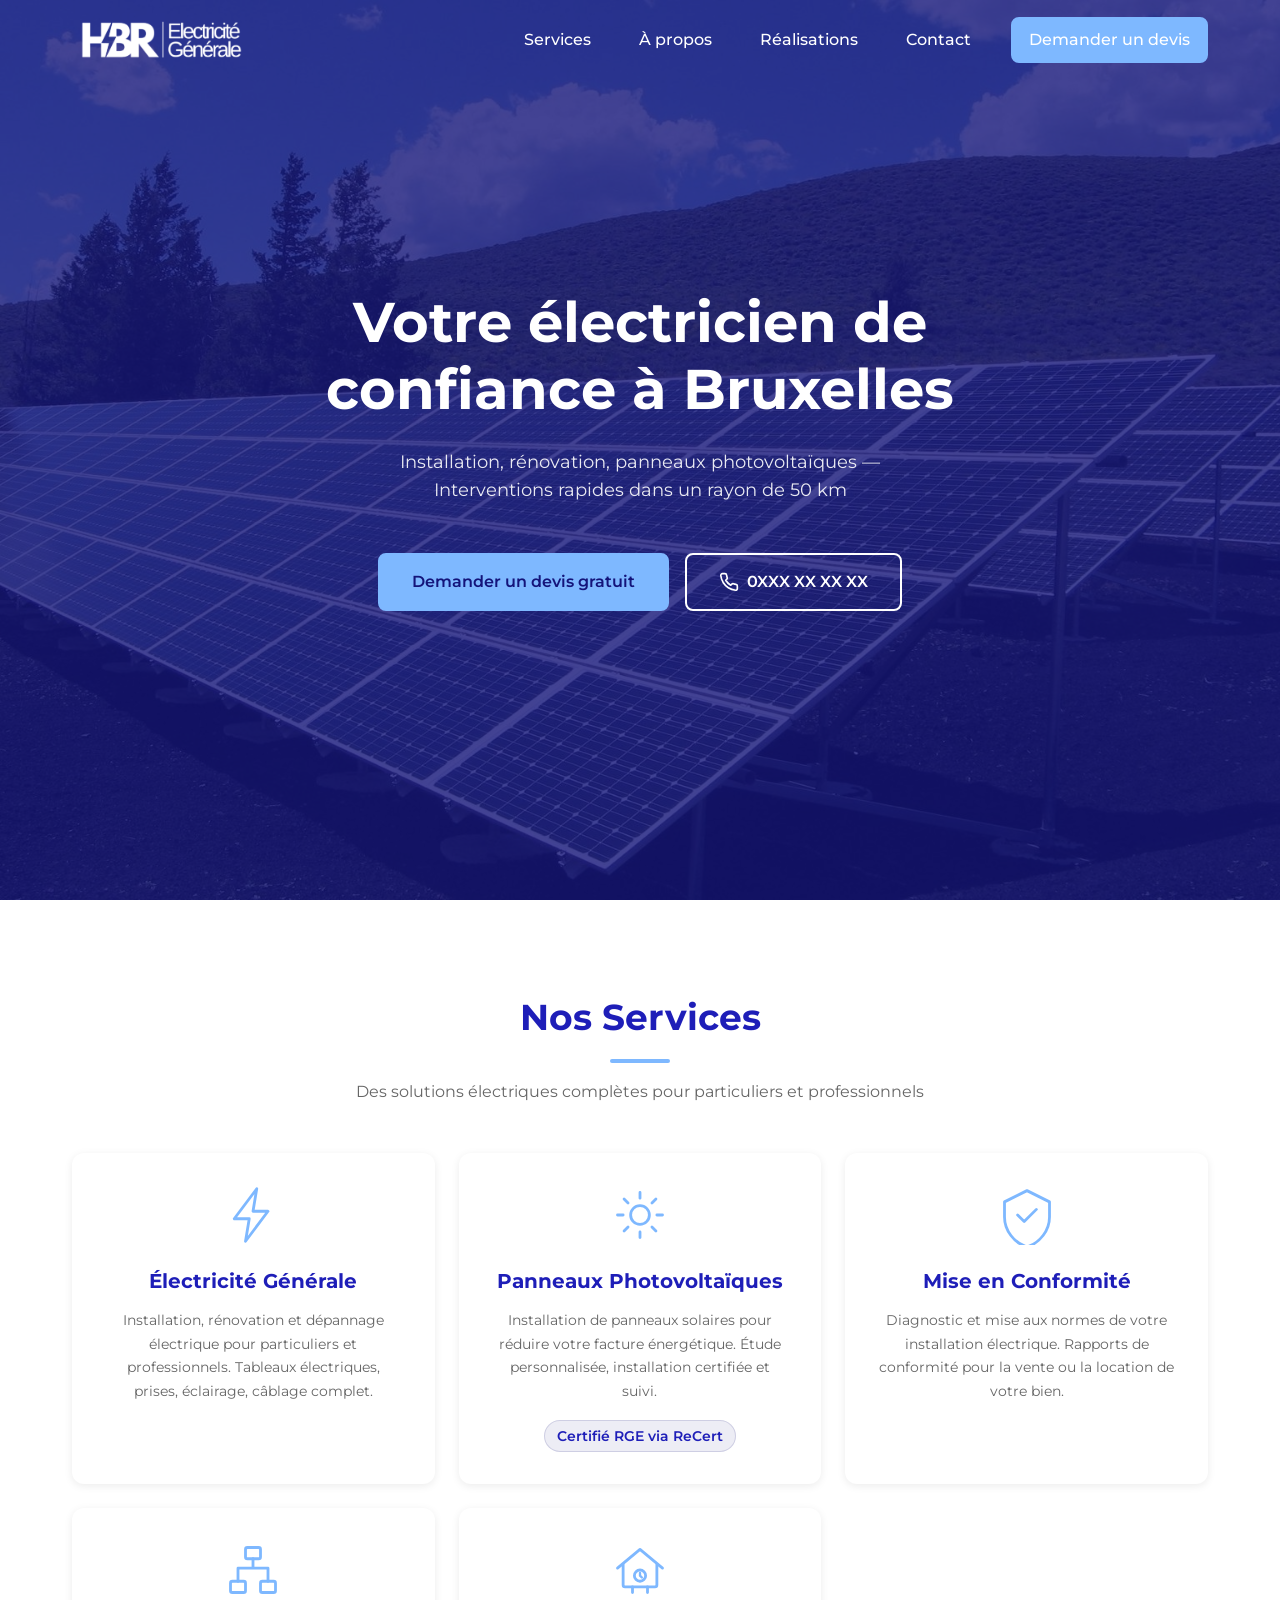
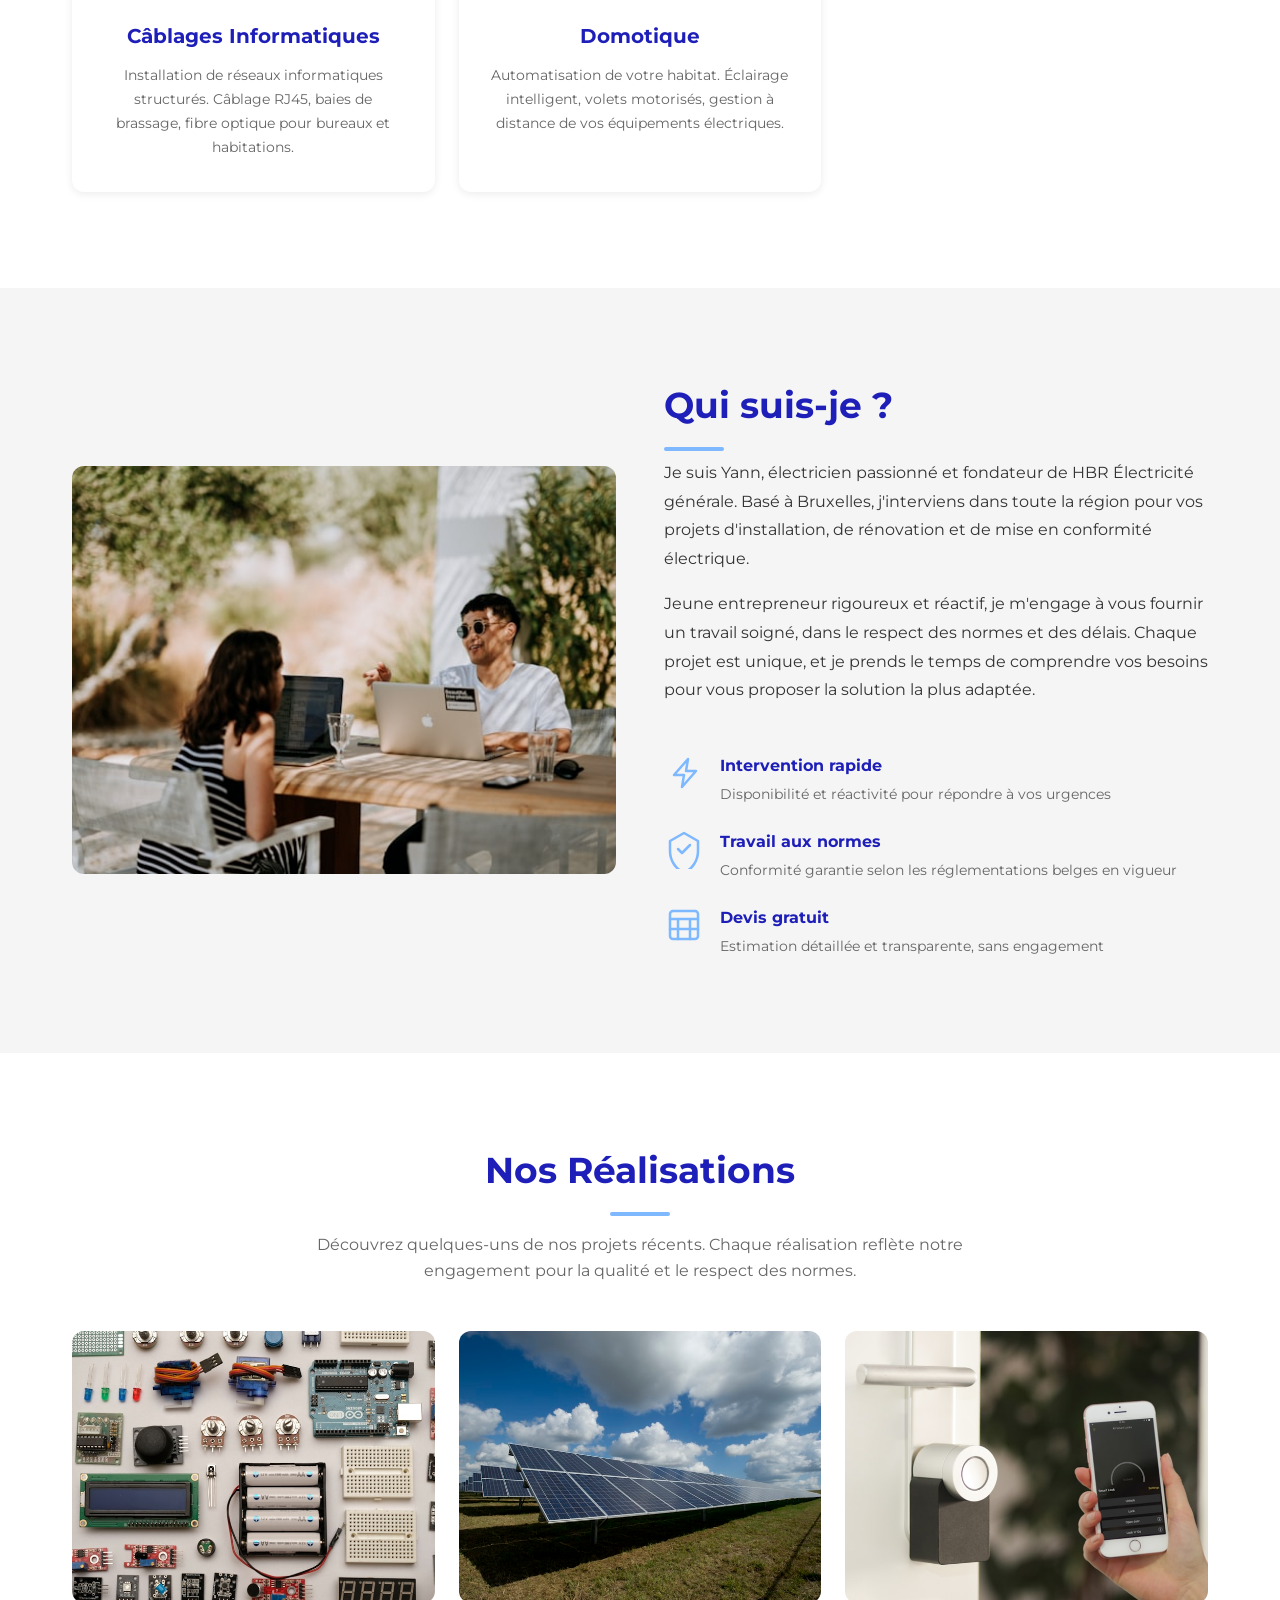
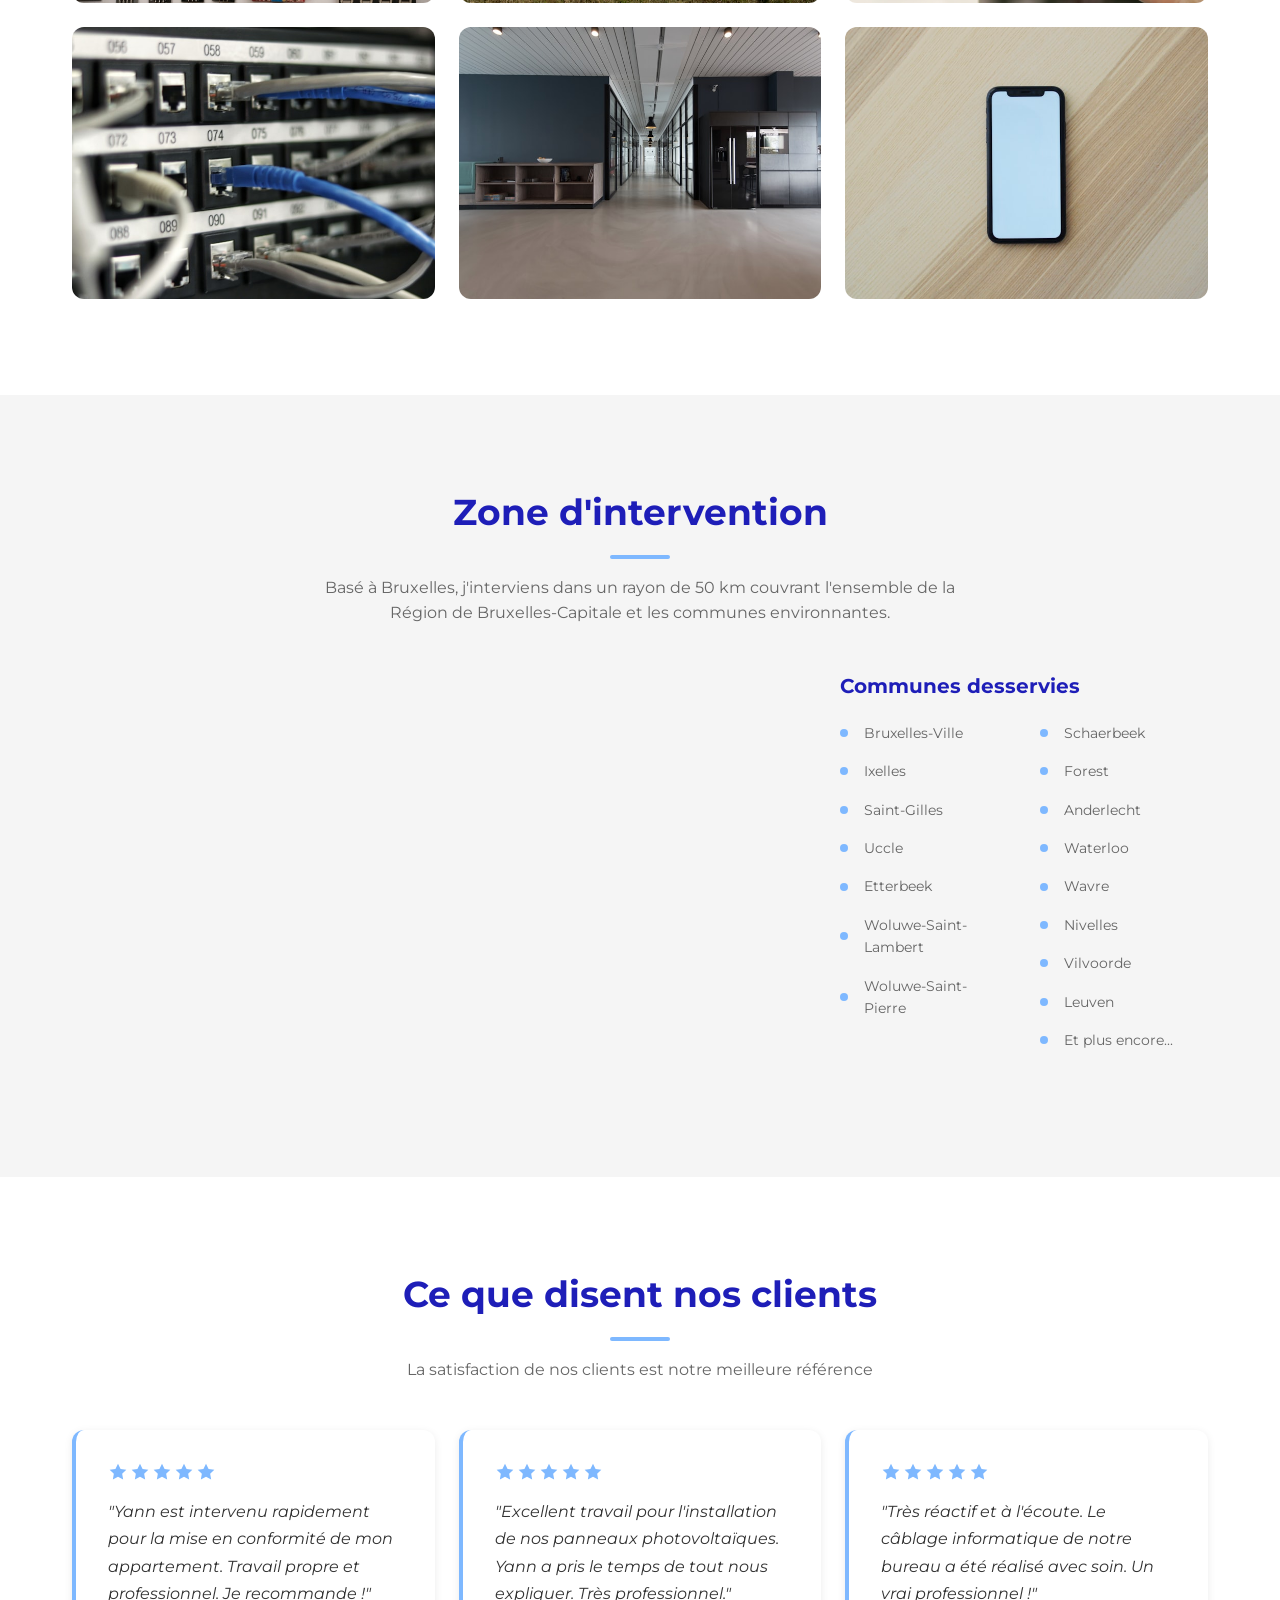
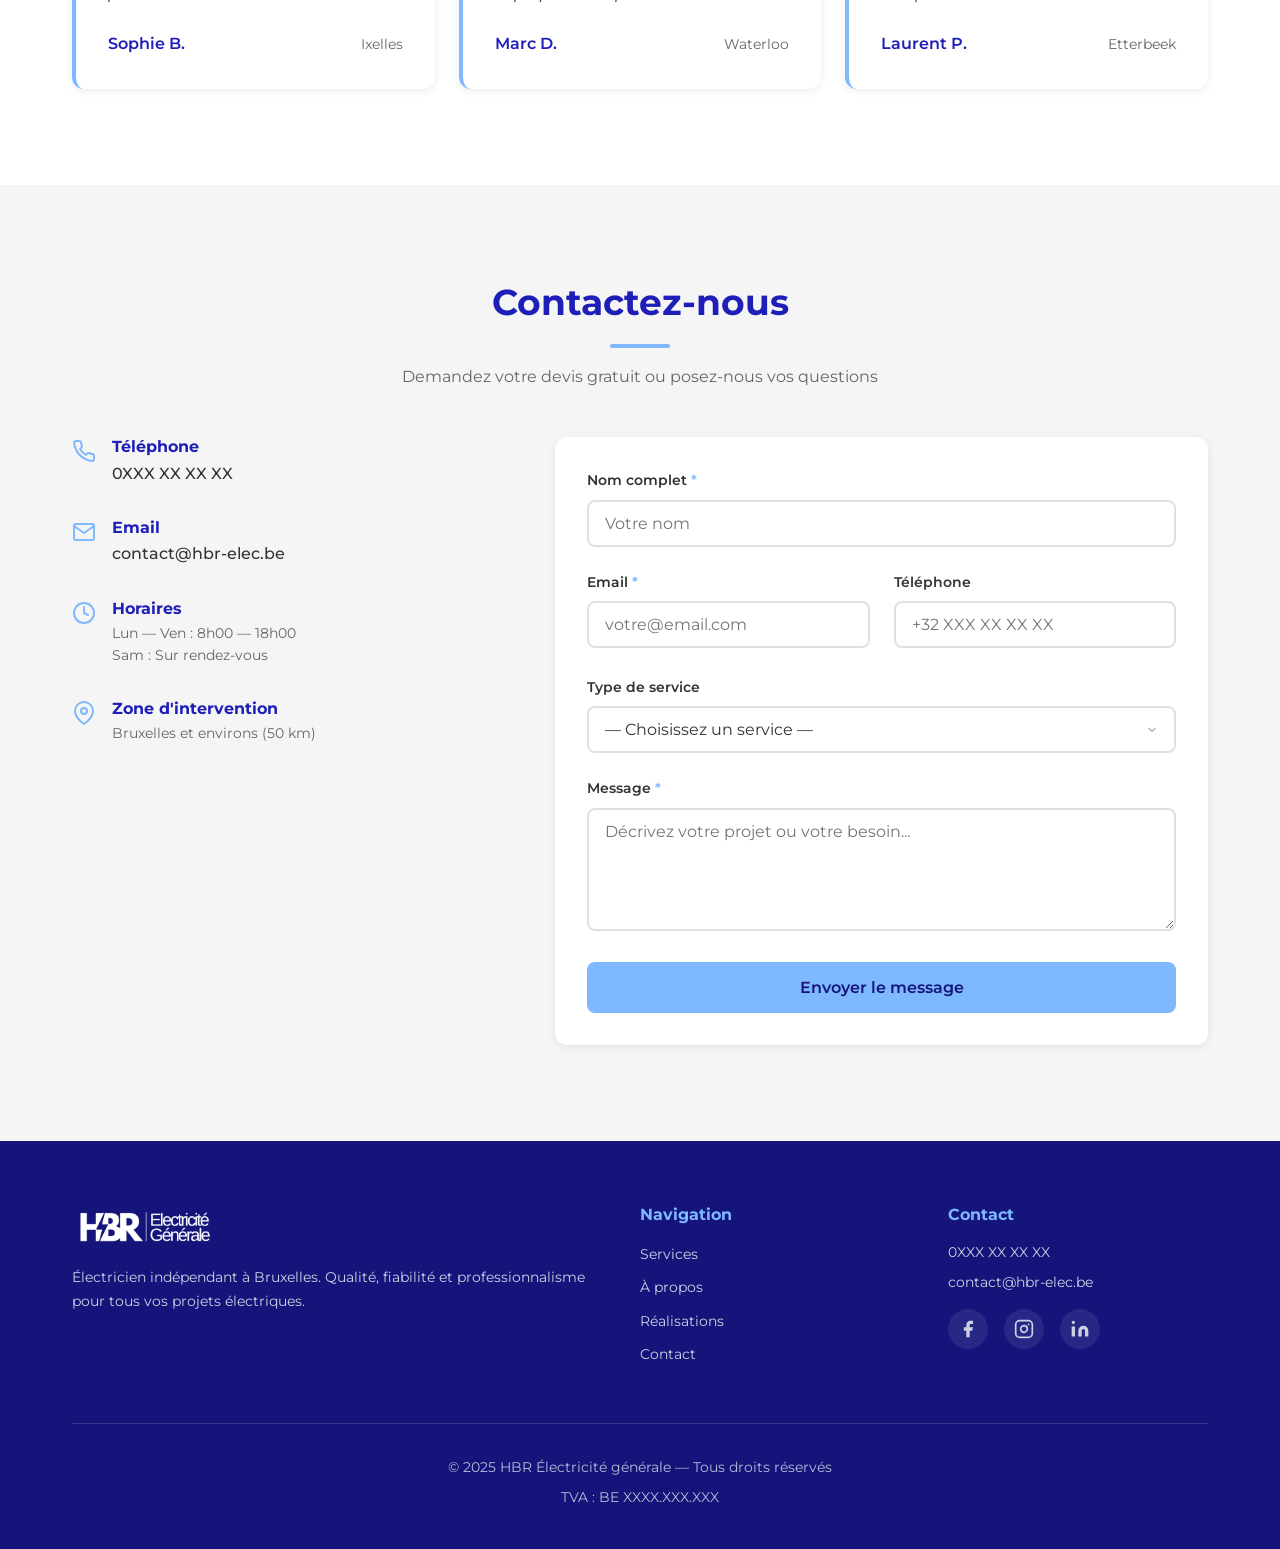
==== index.html @ bc7ab0b2 "Initial commit: HBR Elec website Static website with HTML, CSS, JS, images and sitemap.  Co-Authored" ====
<!DOCTYPE html>
<html lang="fr">
<head>
    <meta charset="UTF-8">
    <meta name="viewport" content="width=device-width, initial-scale=1.0">
    <title>HBR Électricité générale — Électricien à Bruxelles | Installation, Photovoltaïque, Domotique</title>
    <meta name="description" content="HBR Électricité générale, votre électricien à Bruxelles. Installation électrique, panneaux photovoltaïques, mise en conformité, câblages informatiques et domotique. Devis gratuit.">
    <meta name="keywords" content="électricien Bruxelles, installation électrique, panneaux photovoltaïques, mise en conformité, domotique, câblage informatique, HBR">
    <meta name="author" content="HBR Électricité générale">
    <meta name="robots" content="index, follow">

    <!-- Open Graph -->
    <meta property="og:title" content="HBR Électricité générale — Électricien à Bruxelles">
    <meta property="og:description" content="Installation électrique, panneaux photovoltaïques, mise en conformité, câblages informatiques et domotique. Devis gratuit dans un rayon de 50 km autour de Bruxelles.">
    <meta property="og:type" content="website">
    <!-- À REMPLIR : URL réelle du site -->
    <meta property="og:url" content="https://www.hbr-elec.be/">
    <meta property="og:image" content="https://www.hbr-elec.be/images/og-image.jpg">
    <meta property="og:locale" content="fr_BE">
    <meta property="og:site_name" content="HBR Électricité générale">

    <!-- Favicon -->
    <!-- À REMPLIR : Générer un favicon à partir du logo -->
    <link rel="icon" type="image/png" href="images/favicon.png">

    <!-- Google Fonts - Montserrat -->
    <link rel="preconnect" href="https://fonts.googleapis.com">
    <link rel="preconnect" href="https://fonts.gstatic.com" crossorigin>
    <link href="https://fonts.googleapis.com/css2?family=Montserrat:wght@400;500;600;700&display=swap" rel="stylesheet">

    <!-- Stylesheet -->
    <link rel="stylesheet" href="styles.css">

    <!-- Schema.org JSON-LD - LocalBusiness / Electrician -->
    <script type="application/ld+json">
    {
        "@context": "https://schema.org",
        "@type": "Electrician",
        "name": "HBR Électricité générale",
        "description": "Électricien indépendant à Bruxelles. Installation électrique, panneaux photovoltaïques, mise en conformité, câblages informatiques et domotique.",
        "url": "https://www.hbr-elec.be/",
        "telephone": "+32XXXXXXXXX",
        "email": "contact@hbr-elec.be",
        "founder": {
            "@type": "Person",
            "name": "Yann"
        },
        "address": {
            "@type": "PostalAddress",
            "addressLocality": "Bruxelles",
            "addressRegion": "Bruxelles-Capitale",
            "addressCountry": "BE"
        },
        "areaServed": {
            "@type": "GeoCircle",
            "geoMidpoint": {
                "@type": "GeoCoordinates",
                "latitude": 50.8503,
                "longitude": 4.3517
            },
            "geoRadius": "50000"
        },
        "openingHoursSpecification": [
            {
                "@type": "OpeningHoursSpecification",
                "dayOfWeek": ["Monday", "Tuesday", "Wednesday", "Thursday", "Friday"],
                "opens": "08:00",
                "closes": "18:00"
            },
            {
                "@type": "OpeningHoursSpecification",
                "dayOfWeek": "Saturday",
                "opens": "09:00",
                "closes": "13:00"
            }
        ],
        "priceRange": "$$",
        "image": "https://www.hbr-elec.be/images/logo-hbr.png",
        "sameAs": []
    }
    </script>
</head>
<body>
    <!-- Lien d'évitement pour l'accessibilité -->
    <a href="#services" class="skip-link">Aller au contenu principal</a>

    <!-- ========================================
         HEADER / NAVBAR
         ======================================== -->
    <header id="header" class="header">
        <nav class="navbar container" aria-label="Navigation principale">
            <a href="#hero" class="navbar__logo" aria-label="HBR Électricité générale - Accueil">
                <img src="images/logo-hbr-horizontal.png" alt="HBR Électricité générale" class="navbar__logo-img" width="180" height="50">
            </a>

            <button class="navbar__toggle" aria-label="Ouvrir le menu" aria-expanded="false" aria-controls="navbar-menu">
                <span class="navbar__toggle-bar"></span>
                <span class="navbar__toggle-bar"></span>
                <span class="navbar__toggle-bar"></span>
            </button>

            <ul id="navbar-menu" class="navbar__menu">
                <li><a href="#services">Services</a></li>
                <li><a href="#about">À propos</a></li>
                <li><a href="#portfolio">Réalisations</a></li>
                <li><a href="#contact">Contact</a></li>
                <li><a href="#contact" class="btn btn--accent">Demander un devis</a></li>
            </ul>
        </nav>
    </header>

    <!-- ========================================
         HERO
         ======================================== -->
    <section id="hero" class="hero">
        <div class="hero__overlay"></div>
        <div class="hero__content container">
            <h1 class="hero__title">Votre électricien de confiance à Bruxelles</h1>
            <p class="hero__subtitle">Installation, rénovation, panneaux photovoltaïques — Interventions rapides dans un rayon de 50 km</p>
            <div class="hero__cta">
                <a href="#contact" class="btn btn--accent btn--lg">Demander un devis gratuit</a>
                <!-- À REMPLIR : Numéro de téléphone -->
                <a href="tel:+32XXXXXXXXX" class="btn btn--outline btn--lg">
                    <svg width="20" height="20" viewBox="0 0 24 24" fill="none" stroke="currentColor" stroke-width="2" stroke-linecap="round" stroke-linejoin="round" aria-hidden="true"><path d="M22 16.92v3a2 2 0 0 1-2.18 2 19.79 19.79 0 0 1-8.63-3.07 19.5 19.5 0 0 1-6-6 19.79 19.79 0 0 1-3.07-8.67A2 2 0 0 1 4.11 2h3a2 2 0 0 1 2 1.72 12.84 12.84 0 0 0 .7 2.81 2 2 0 0 1-.45 2.11L8.09 9.91a16 16 0 0 0 6 6l1.27-1.27a2 2 0 0 1 2.11-.45 12.84 12.84 0 0 0 2.81.7A2 2 0 0 1 22 16.92z"/></svg>
                    0XXX XX XX XX
                </a>
            </div>
        </div>
    </section>

    <main>
        <!-- ========================================
             SERVICES
             ======================================== -->
        <section id="services" class="services section">
            <div class="container">
                <h2 class="section__title">Nos Services</h2>
                <p class="section__subtitle">Des solutions électriques complètes pour particuliers et professionnels</p>

                <div class="services__grid">
                    <!-- Service 1 : Électricité Générale -->
                    <article class="service-card" data-animate="fade-up">
                        <div class="service-card__icon" aria-hidden="true">
                            <svg viewBox="0 0 64 64" fill="none" xmlns="http://www.w3.org/2000/svg">
                                <path d="M36 4L12 36h16l-4 24 24-32H32l4-24z" stroke="currentColor" stroke-width="3" stroke-linecap="round" stroke-linejoin="round"/>
                            </svg>
                        </div>
                        <h3 class="service-card__title">Électricité Générale</h3>
                        <p class="service-card__desc">Installation, rénovation et dépannage électrique pour particuliers et professionnels. Tableaux électriques, prises, éclairage, câblage complet.</p>
                    </article>

                    <!-- Service 2 : Panneaux Photovoltaïques -->
                    <article class="service-card" data-animate="fade-up">
                        <div class="service-card__icon" aria-hidden="true">
                            <svg viewBox="0 0 64 64" fill="none" xmlns="http://www.w3.org/2000/svg">
                                <circle cx="32" cy="32" r="10" stroke="currentColor" stroke-width="3"/>
                                <path d="M32 8v6M32 50v6M8 32h6M50 32h6M15 15l4.24 4.24M44.76 44.76l4.24 4.24M15 49l4.24-4.24M44.76 19.24l4.24-4.24" stroke="currentColor" stroke-width="3" stroke-linecap="round"/>
                            </svg>
                        </div>
                        <h3 class="service-card__title">Panneaux Photovoltaïques</h3>
                        <p class="service-card__desc">Installation de panneaux solaires pour réduire votre facture énergétique. Étude personnalisée, installation certifiée et suivi.</p>
                        <!-- À REMPLIR : Numéro de certification RGE -->
                        <span class="service-card__badge">Certifié RGE via ReCert</span>
                    </article>

                    <!-- Service 3 : Mise en Conformité -->
                    <article class="service-card" data-animate="fade-up">
                        <div class="service-card__icon" aria-hidden="true">
                            <svg viewBox="0 0 64 64" fill="none" xmlns="http://www.w3.org/2000/svg">
                                <path d="M32 6L8 18v16c0 14.4 10.24 27.84 24 32 13.76-4.16 24-17.6 24-32V18L32 6z" stroke="currentColor" stroke-width="3" stroke-linecap="round" stroke-linejoin="round"/>
                                <path d="M22 32l7 7 13-13" stroke="currentColor" stroke-width="3" stroke-linecap="round" stroke-linejoin="round"/>
                            </svg>
                        </div>
                        <h3 class="service-card__title">Mise en Conformité</h3>
                        <p class="service-card__desc">Diagnostic et mise aux normes de votre installation électrique. Rapports de conformité pour la vente ou la location de votre bien.</p>
                    </article>

                    <!-- Service 4 : Câblages Informatiques -->
                    <article class="service-card" data-animate="fade-up">
                        <div class="service-card__icon" aria-hidden="true">
                            <svg viewBox="0 0 64 64" fill="none" xmlns="http://www.w3.org/2000/svg">
                                <rect x="24" y="8" width="16" height="12" rx="2" stroke="currentColor" stroke-width="3"/>
                                <rect x="8" y="44" width="16" height="12" rx="2" stroke="currentColor" stroke-width="3"/>
                                <rect x="40" y="44" width="16" height="12" rx="2" stroke="currentColor" stroke-width="3"/>
                                <path d="M32 20v10M32 30H16M32 30h16M16 30v14M48 30v14" stroke="currentColor" stroke-width="3" stroke-linecap="round"/>
                            </svg>
                        </div>
                        <h3 class="service-card__title">Câblages Informatiques</h3>
                        <p class="service-card__desc">Installation de réseaux informatiques structurés. Câblage RJ45, baies de brassage, fibre optique pour bureaux et habitations.</p>
                    </article>

                    <!-- Service 5 : Domotique -->
                    <article class="service-card" data-animate="fade-up">
                        <div class="service-card__icon" aria-hidden="true">
                            <svg viewBox="0 0 64 64" fill="none" xmlns="http://www.w3.org/2000/svg">
                                <path d="M8 30L32 10l24 20" stroke="currentColor" stroke-width="3" stroke-linecap="round" stroke-linejoin="round"/>
                                <path d="M14 26v22a2 2 0 002 2h32a2 2 0 002-2V26" stroke="currentColor" stroke-width="3" stroke-linecap="round" stroke-linejoin="round"/>
                                <circle cx="32" cy="38" r="6" stroke="currentColor" stroke-width="3"/>
                                <path d="M32 35v3l2 2" stroke="currentColor" stroke-width="2.5" stroke-linecap="round" stroke-linejoin="round"/>
                                <path d="M24 56v-6M40 56v-6" stroke="currentColor" stroke-width="3" stroke-linecap="round"/>
                            </svg>
                        </div>
                        <h3 class="service-card__title">Domotique</h3>
                        <p class="service-card__desc">Automatisation de votre habitat. Éclairage intelligent, volets motorisés, gestion à distance de vos équipements électriques.</p>
                    </article>
                </div>
            </div>
        </section>

        <!-- ========================================
             À PROPOS
             ======================================== -->
        <section id="about" class="about section section--alt">
            <div class="container">
                <div class="about__grid">
                    <div class="about__image" data-animate="fade-right">
                        <!-- À REMPLIR : Remplacer par la vraie photo de Yann -->
                        <img src="images/about-placeholder.jpg" alt="Yann, fondateur de HBR Électricité générale, au travail" loading="lazy" width="600" height="400">
                    </div>
                    <div class="about__content" data-animate="fade-left">
                        <h2 class="section__title section__title--left">Qui suis-je ?</h2>
                        <p class="about__text">Je suis Yann, électricien passionné et fondateur de HBR Électricité générale. Basé à Bruxelles, j'interviens dans toute la région pour vos projets d'installation, de rénovation et de mise en conformité électrique.</p>
                        <p class="about__text">Jeune entrepreneur rigoureux et réactif, je m'engage à vous fournir un travail soigné, dans le respect des normes et des délais. Chaque projet est unique, et je prends le temps de comprendre vos besoins pour vous proposer la solution la plus adaptée.</p>

                        <div class="about__reassurance">
                            <div class="reassurance-item">
                                <div class="reassurance-item__icon" aria-hidden="true">
                                    <svg viewBox="0 0 40 40" fill="none" xmlns="http://www.w3.org/2000/svg">
                                        <path d="M24 6L10 22h10l-2 12 14-16H22l2-12z" stroke="currentColor" stroke-width="2.5" stroke-linecap="round" stroke-linejoin="round"/>
                                    </svg>
                                </div>
                                <div>
                                    <strong>Intervention rapide</strong>
                                    <p>Disponibilité et réactivité pour répondre à vos urgences</p>
                                </div>
                            </div>
                            <div class="reassurance-item">
                                <div class="reassurance-item__icon" aria-hidden="true">
                                    <svg viewBox="0 0 40 40" fill="none" xmlns="http://www.w3.org/2000/svg">
                                        <path d="M20 4L6 12v10c0 9.6 5.97 18.56 14 21.33C28.03 40.56 34 31.6 34 22V12L20 4z" stroke="currentColor" stroke-width="2.5" stroke-linecap="round" stroke-linejoin="round"/>
                                        <path d="M14 20l4 4 8-8" stroke="currentColor" stroke-width="2.5" stroke-linecap="round" stroke-linejoin="round"/>
                                    </svg>
                                </div>
                                <div>
                                    <strong>Travail aux normes</strong>
                                    <p>Conformité garantie selon les réglementations belges en vigueur</p>
                                </div>
                            </div>
                            <div class="reassurance-item">
                                <div class="reassurance-item__icon" aria-hidden="true">
                                    <svg viewBox="0 0 40 40" fill="none" xmlns="http://www.w3.org/2000/svg">
                                        <rect x="6" y="6" width="28" height="28" rx="3" stroke="currentColor" stroke-width="2.5"/>
                                        <path d="M6 14h28M14 14v20M26 14v20M6 24h28" stroke="currentColor" stroke-width="2.5" stroke-linecap="round"/>
                                    </svg>
                                </div>
                                <div>
                                    <strong>Devis gratuit</strong>
                                    <p>Estimation détaillée et transparente, sans engagement</p>
                                </div>
                            </div>
                        </div>
                    </div>
                </div>
            </div>
        </section>

        <!-- ========================================
             RÉALISATIONS / PORTFOLIO
             ======================================== -->
        <section id="portfolio" class="portfolio section">
            <div class="container">
                <h2 class="section__title">Nos Réalisations</h2>
                <p class="section__subtitle">Découvrez quelques-uns de nos projets récents. Chaque réalisation reflète notre engagement pour la qualité et le respect des normes.</p>

                <div class="portfolio__grid">
                    <!-- À REMPLIR : Remplacer les images stock par les vraies photos de Yann -->

                    <figure class="portfolio__item" data-animate="fade-up">
                        <img src="images/portfolio-1.jpg" alt="Installation électrique complète dans un appartement à Bruxelles" loading="lazy" width="800" height="533">
                        <figcaption class="portfolio__caption">
                            <h3>Installation complète</h3>
                            <p>Appartement — Bruxelles</p>
                        </figcaption>
                    </figure>

                    <figure class="portfolio__item" data-animate="fade-up">
                        <img src="images/portfolio-2.jpg" alt="Installation de panneaux photovoltaïques sur toiture" loading="lazy" width="800" height="532">
                        <figcaption class="portfolio__caption">
                            <h3>Panneaux photovoltaïques</h3>
                            <p>Maison individuelle — Waterloo</p>
                        </figcaption>
                    </figure>

                    <figure class="portfolio__item" data-animate="fade-up">
                        <img src="images/portfolio-3.jpg" alt="Rénovation de tableau électrique aux normes" loading="lazy" width="800" height="533">
                        <figcaption class="portfolio__caption">
                            <h3>Mise en conformité</h3>
                            <p>Maison de ville — Ixelles</p>
                        </figcaption>
                    </figure>

                    <figure class="portfolio__item" data-animate="fade-up">
                        <img src="images/portfolio-4.jpg" alt="Câblage réseau informatique structuré en bureau" loading="lazy" width="800" height="533">
                        <figcaption class="portfolio__caption">
                            <h3>Câblage informatique</h3>
                            <p>Bureau — Woluwe-Saint-Lambert</p>
                        </figcaption>
                    </figure>

                    <figure class="portfolio__item" data-animate="fade-up">
                        <img src="images/portfolio-5.jpg" alt="Aménagement éclairage moderne dans un espace de travail" loading="lazy" width="800" height="534">
                        <figcaption class="portfolio__caption">
                            <h3>Éclairage professionnel</h3>
                            <p>Espace de coworking — Etterbeek</p>
                        </figcaption>
                    </figure>

                    <figure class="portfolio__item" data-animate="fade-up">
                        <img src="images/portfolio-6.jpg" alt="Installation domotique et maison connectée" loading="lazy" width="800" height="527">
                        <figcaption class="portfolio__caption">
                            <h3>Domotique</h3>
                            <p>Villa — Lasne</p>
                        </figcaption>
                    </figure>
                </div>
            </div>
        </section>

        <!-- ========================================
             ZONE D'INTERVENTION
             ======================================== -->
        <section id="zone" class="zone section section--alt">
            <div class="container">
                <h2 class="section__title">Zone d'intervention</h2>
                <p class="section__subtitle">Basé à Bruxelles, j'interviens dans un rayon de 50 km couvrant l'ensemble de la Région de Bruxelles-Capitale et les communes environnantes.</p>

                <div class="zone__content">
                    <div class="zone__map" data-animate="fade-up">
                        <!-- À REMPLIR : Remplacer l'URL iframe par celle obtenue depuis Google Maps > Partager > Intégrer une carte -->
                        <iframe
                            src="https://www.google.com/maps/embed?pb=!1m18!1m12!1m3!1d161811.03489267932!2d4.2138!3d50.8466!2m3!1f0!2f0!3f0!3m2!1i1024!2i768!4f13.1!3m3!1m2!1s0x47c3c38c8da50927%3A0x40099ab2f4d5690!2sBruxelles!5e0!3m2!1sfr!2sbe!4v1700000000000"
                            width="100%"
                            height="400"
                            style="border:0;"
                            allowfullscreen=""
                            loading="lazy"
                            referrerpolicy="no-referrer-when-downgrade"
                            title="Carte de la zone d'intervention de HBR Électricité autour de Bruxelles">
                        </iframe>
                    </div>
                    <div class="zone__info" data-animate="fade-up">
                        <h3>Communes desservies</h3>
                        <ul class="zone__list">
                            <li>Bruxelles-Ville</li>
                            <li>Ixelles</li>
                            <li>Saint-Gilles</li>
                            <li>Uccle</li>
                            <li>Etterbeek</li>
                            <li>Woluwe-Saint-Lambert</li>
                            <li>Woluwe-Saint-Pierre</li>
                            <li>Schaerbeek</li>
                            <li>Forest</li>
                            <li>Anderlecht</li>
                            <li>Waterloo</li>
                            <li>Wavre</li>
                            <li>Nivelles</li>
                            <li>Vilvoorde</li>
                            <li>Leuven</li>
                            <li>Et plus encore...</li>
                        </ul>
                    </div>
                </div>
            </div>
        </section>

        <!-- ========================================
             AVIS CLIENTS
             ======================================== -->
        <section id="testimonials" class="testimonials section">
            <div class="container">
                <h2 class="section__title">Ce que disent nos clients</h2>
                <p class="section__subtitle">La satisfaction de nos clients est notre meilleure référence</p>

                <div class="testimonials__grid">
                    <!-- À REMPLIR : Remplacer par de vrais avis clients -->

                    <blockquote class="testimonial-card" data-animate="fade-up">
                        <div class="testimonial-card__stars" aria-label="5 étoiles sur 5">
                            <svg width="20" height="20" viewBox="0 0 24 24" fill="currentColor"><path d="M12 2l3.09 6.26L22 9.27l-5 4.87 1.18 6.88L12 17.77l-6.18 3.25L7 14.14 2 9.27l6.91-1.01L12 2z"/></svg>
                            <svg width="20" height="20" viewBox="0 0 24 24" fill="currentColor"><path d="M12 2l3.09 6.26L22 9.27l-5 4.87 1.18 6.88L12 17.77l-6.18 3.25L7 14.14 2 9.27l6.91-1.01L12 2z"/></svg>
                            <svg width="20" height="20" viewBox="0 0 24 24" fill="currentColor"><path d="M12 2l3.09 6.26L22 9.27l-5 4.87 1.18 6.88L12 17.77l-6.18 3.25L7 14.14 2 9.27l6.91-1.01L12 2z"/></svg>
                            <svg width="20" height="20" viewBox="0 0 24 24" fill="currentColor"><path d="M12 2l3.09 6.26L22 9.27l-5 4.87 1.18 6.88L12 17.77l-6.18 3.25L7 14.14 2 9.27l6.91-1.01L12 2z"/></svg>
                            <svg width="20" height="20" viewBox="0 0 24 24" fill="currentColor"><path d="M12 2l3.09 6.26L22 9.27l-5 4.87 1.18 6.88L12 17.77l-6.18 3.25L7 14.14 2 9.27l6.91-1.01L12 2z"/></svg>
                        </div>
                        <p class="testimonial-card__text">"Yann est intervenu rapidement pour la mise en conformité de mon appartement. Travail propre et professionnel. Je recommande !"</p>
                        <footer class="testimonial-card__author">
                            <cite>Sophie B.</cite>
                            <span>Ixelles</span>
                        </footer>
                    </blockquote>

                    <blockquote class="testimonial-card" data-animate="fade-up">
                        <div class="testimonial-card__stars" aria-label="5 étoiles sur 5">
                            <svg width="20" height="20" viewBox="0 0 24 24" fill="currentColor"><path d="M12 2l3.09 6.26L22 9.27l-5 4.87 1.18 6.88L12 17.77l-6.18 3.25L7 14.14 2 9.27l6.91-1.01L12 2z"/></svg>
                            <svg width="20" height="20" viewBox="0 0 24 24" fill="currentColor"><path d="M12 2l3.09 6.26L22 9.27l-5 4.87 1.18 6.88L12 17.77l-6.18 3.25L7 14.14 2 9.27l6.91-1.01L12 2z"/></svg>
                            <svg width="20" height="20" viewBox="0 0 24 24" fill="currentColor"><path d="M12 2l3.09 6.26L22 9.27l-5 4.87 1.18 6.88L12 17.77l-6.18 3.25L7 14.14 2 9.27l6.91-1.01L12 2z"/></svg>
                            <svg width="20" height="20" viewBox="0 0 24 24" fill="currentColor"><path d="M12 2l3.09 6.26L22 9.27l-5 4.87 1.18 6.88L12 17.77l-6.18 3.25L7 14.14 2 9.27l6.91-1.01L12 2z"/></svg>
                            <svg width="20" height="20" viewBox="0 0 24 24" fill="currentColor"><path d="M12 2l3.09 6.26L22 9.27l-5 4.87 1.18 6.88L12 17.77l-6.18 3.25L7 14.14 2 9.27l6.91-1.01L12 2z"/></svg>
                        </div>
                        <p class="testimonial-card__text">"Excellent travail pour l'installation de nos panneaux photovoltaïques. Yann a pris le temps de tout nous expliquer. Très professionnel."</p>
                        <footer class="testimonial-card__author">
                            <cite>Marc D.</cite>
                            <span>Waterloo</span>
                        </footer>
                    </blockquote>

                    <blockquote class="testimonial-card" data-animate="fade-up">
                        <div class="testimonial-card__stars" aria-label="5 étoiles sur 5">
                            <svg width="20" height="20" viewBox="0 0 24 24" fill="currentColor"><path d="M12 2l3.09 6.26L22 9.27l-5 4.87 1.18 6.88L12 17.77l-6.18 3.25L7 14.14 2 9.27l6.91-1.01L12 2z"/></svg>
                            <svg width="20" height="20" viewBox="0 0 24 24" fill="currentColor"><path d="M12 2l3.09 6.26L22 9.27l-5 4.87 1.18 6.88L12 17.77l-6.18 3.25L7 14.14 2 9.27l6.91-1.01L12 2z"/></svg>
                            <svg width="20" height="20" viewBox="0 0 24 24" fill="currentColor"><path d="M12 2l3.09 6.26L22 9.27l-5 4.87 1.18 6.88L12 17.77l-6.18 3.25L7 14.14 2 9.27l6.91-1.01L12 2z"/></svg>
                            <svg width="20" height="20" viewBox="0 0 24 24" fill="currentColor"><path d="M12 2l3.09 6.26L22 9.27l-5 4.87 1.18 6.88L12 17.77l-6.18 3.25L7 14.14 2 9.27l6.91-1.01L12 2z"/></svg>
                            <svg width="20" height="20" viewBox="0 0 24 24" fill="currentColor"><path d="M12 2l3.09 6.26L22 9.27l-5 4.87 1.18 6.88L12 17.77l-6.18 3.25L7 14.14 2 9.27l6.91-1.01L12 2z"/></svg>
                        </div>
                        <p class="testimonial-card__text">"Très réactif et à l'écoute. Le câblage informatique de notre bureau a été réalisé avec soin. Un vrai professionnel !"</p>
                        <footer class="testimonial-card__author">
                            <cite>Laurent P.</cite>
                            <span>Etterbeek</span>
                        </footer>
                    </blockquote>
                </div>
            </div>
        </section>

        <!-- ========================================
             CONTACT
             ======================================== -->
        <section id="contact" class="contact section section--alt">
            <div class="container">
                <h2 class="section__title">Contactez-nous</h2>
                <p class="section__subtitle">Demandez votre devis gratuit ou posez-nous vos questions</p>

                <div class="contact__grid">
                    <!-- Informations de contact -->
                    <div class="contact__info" data-animate="fade-right">
                        <div class="contact__info-item">
                            <div class="contact__info-icon" aria-hidden="true">
                                <svg viewBox="0 0 24 24" fill="none" stroke="currentColor" stroke-width="2" stroke-linecap="round" stroke-linejoin="round">
                                    <path d="M22 16.92v3a2 2 0 0 1-2.18 2 19.79 19.79 0 0 1-8.63-3.07 19.5 19.5 0 0 1-6-6 19.79 19.79 0 0 1-3.07-8.67A2 2 0 0 1 4.11 2h3a2 2 0 0 1 2 1.72 12.84 12.84 0 0 0 .7 2.81 2 2 0 0 1-.45 2.11L8.09 9.91a16 16 0 0 0 6 6l1.27-1.27a2 2 0 0 1 2.11-.45 12.84 12.84 0 0 0 2.81.7A2 2 0 0 1 22 16.92z"/>
                                </svg>
                            </div>
                            <div>
                                <h3>Téléphone</h3>
                                <!-- À REMPLIR : Numéro de téléphone -->
                                <a href="tel:+32XXXXXXXXX">0XXX XX XX XX</a>
                            </div>
                        </div>

                        <div class="contact__info-item">
                            <div class="contact__info-icon" aria-hidden="true">
                                <svg viewBox="0 0 24 24" fill="none" stroke="currentColor" stroke-width="2" stroke-linecap="round" stroke-linejoin="round">
                                    <path d="M4 4h16c1.1 0 2 .9 2 2v12c0 1.1-.9 2-2 2H4c-1.1 0-2-.9-2-2V6c0-1.1.9-2 2-2z"/>
                                    <polyline points="22,6 12,13 2,6"/>
                                </svg>
                            </div>
                            <div>
                                <h3>Email</h3>
                                <!-- À REMPLIR : Adresse email -->
                                <a href="mailto:contact@hbr-elec.be">contact@hbr-elec.be</a>
                            </div>
                        </div>

                        <div class="contact__info-item">
                            <div class="contact__info-icon" aria-hidden="true">
                                <svg viewBox="0 0 24 24" fill="none" stroke="currentColor" stroke-width="2" stroke-linecap="round" stroke-linejoin="round">
                                    <circle cx="12" cy="12" r="10"/>
                                    <polyline points="12 6 12 12 16 14"/>
                                </svg>
                            </div>
                            <div>
                                <h3>Horaires</h3>
                                <!-- À REMPLIR : Horaires d'ouverture -->
                                <p>Lun — Ven : 8h00 — 18h00</p>
                                <p>Sam : Sur rendez-vous</p>
                            </div>
                        </div>

                        <div class="contact__info-item">
                            <div class="contact__info-icon" aria-hidden="true">
                                <svg viewBox="0 0 24 24" fill="none" stroke="currentColor" stroke-width="2" stroke-linecap="round" stroke-linejoin="round">
                                    <path d="M21 10c0 7-9 13-9 13s-9-6-9-13a9 9 0 0 1 18 0z"/>
                                    <circle cx="12" cy="10" r="3"/>
                                </svg>
                            </div>
                            <div>
                                <h3>Zone d'intervention</h3>
                                <p>Bruxelles et environs (50 km)</p>
                            </div>
                        </div>
                    </div>

                    <!-- Formulaire de contact -->
                    <div class="contact__form-wrapper" data-animate="fade-left">
                        <!-- À REMPLIR : Remplacer YOUR_FORM_ID par l'ID Formspree -->
                        <form class="contact__form" action="https://formspree.io/f/YOUR_FORM_ID" method="POST" novalidate>
                            <input type="hidden" name="_subject" value="Nouveau message depuis le site HBR Électricité">
                            <!-- Honeypot anti-spam -->
                            <input type="text" name="_gotcha" style="display:none" tabindex="-1" autocomplete="off">

                            <div class="form-group">
                                <label for="name">Nom complet <span aria-hidden="true">*</span></label>
                                <input type="text" id="name" name="name" required autocomplete="name" placeholder="Votre nom">
                                <span class="form-error" aria-live="polite"></span>
                            </div>

                            <div class="form-row">
                                <div class="form-group">
                                    <label for="email">Email <span aria-hidden="true">*</span></label>
                                    <input type="email" id="email" name="email" required autocomplete="email" placeholder="votre@email.com">
                                    <span class="form-error" aria-live="polite"></span>
                                </div>
                                <div class="form-group">
                                    <label for="phone">Téléphone</label>
                                    <input type="tel" id="phone" name="phone" autocomplete="tel" placeholder="+32 XXX XX XX XX">
                                </div>
                            </div>

                            <div class="form-group">
                                <label for="service">Type de service</label>
                                <select id="service" name="service">
                                    <option value="">— Choisissez un service —</option>
                                    <option value="electricite-generale">Électricité Générale</option>
                                    <option value="photovoltaique">Panneaux Photovoltaïques</option>
                                    <option value="conformite">Mise en Conformité</option>
                                    <option value="cablage">Câblages Informatiques</option>
                                    <option value="domotique">Domotique</option>
                                    <option value="autre">Autre</option>
                                </select>
                            </div>

                            <div class="form-group">
                                <label for="message">Message <span aria-hidden="true">*</span></label>
                                <textarea id="message" name="message" rows="5" required placeholder="Décrivez votre projet ou votre besoin..."></textarea>
                                <span class="form-error" aria-live="polite"></span>
                            </div>

                            <button type="submit" class="btn btn--accent btn--lg btn--full">
                                <span class="btn__text">Envoyer le message</span>
                                <span class="btn__loading" aria-hidden="true" style="display:none;">Envoi en cours...</span>
                            </button>
                        </form>

                        <!-- Message de succès/erreur -->
                        <div class="form-message" role="alert" aria-live="polite" style="display:none;"></div>
                    </div>
                </div>
            </div>
        </section>
    </main>

    <!-- ========================================
         FOOTER
         ======================================== -->
    <footer class="footer">
        <div class="container">
            <div class="footer__grid">
                <div class="footer__brand">
                    <a href="#hero" class="footer__logo" aria-label="HBR Électricité générale - Retour en haut">
                        <img src="images/logo-hbr-horizontal.png" alt="HBR Électricité générale" class="footer__logo-img" width="150" height="42">
                    </a>
                    <p>Électricien indépendant à Bruxelles. Qualité, fiabilité et professionnalisme pour tous vos projets électriques.</p>
                </div>

                <div class="footer__nav">
                    <h4>Navigation</h4>
                    <ul>
                        <li><a href="#services">Services</a></li>
                        <li><a href="#about">À propos</a></li>
                        <li><a href="#portfolio">Réalisations</a></li>
                        <li><a href="#contact">Contact</a></li>
                    </ul>
                </div>

                <div class="footer__contact">
                    <h4>Contact</h4>
                    <!-- À REMPLIR : Numéro de téléphone et email -->
                    <p><a href="tel:+32XXXXXXXXX">0XXX XX XX XX</a></p>
                    <p><a href="mailto:contact@hbr-elec.be">contact@hbr-elec.be</a></p>

                    <!-- Réseaux sociaux -->
                    <!-- À REMPLIR : Liens vers les réseaux sociaux -->
                    <div class="footer__social">
                        <a href="#" aria-label="Facebook" target="_blank" rel="noopener noreferrer">
                            <svg width="20" height="20" viewBox="0 0 24 24" fill="currentColor"><path d="M18 2h-3a5 5 0 00-5 5v3H7v4h3v8h4v-8h3l1-4h-4V7a1 1 0 011-1h3z"/></svg>
                        </a>
                        <a href="#" aria-label="Instagram" target="_blank" rel="noopener noreferrer">
                            <svg width="20" height="20" viewBox="0 0 24 24" fill="none" stroke="currentColor" stroke-width="2" stroke-linecap="round" stroke-linejoin="round"><rect x="2" y="2" width="20" height="20" rx="5" ry="5"/><path d="M16 11.37A4 4 0 1112.63 8 4 4 0 0116 11.37z"/><line x1="17.5" y1="6.5" x2="17.51" y2="6.5"/></svg>
                        </a>
                        <a href="#" aria-label="LinkedIn" target="_blank" rel="noopener noreferrer">
                            <svg width="20" height="20" viewBox="0 0 24 24" fill="currentColor"><path d="M16 8a6 6 0 016 6v7h-4v-7a2 2 0 00-2-2 2 2 0 00-2 2v7h-4v-7a6 6 0 016-6zM2 9h4v12H2zM4 6a2 2 0 100-4 2 2 0 000 4z"/></svg>
                        </a>
                    </div>
                </div>
            </div>

            <div class="footer__bottom">
                <p>&copy; 2025 HBR Électricité générale — Tous droits réservés</p>
                <!-- À REMPLIR : Numéro de TVA -->
                <p>TVA : BE XXXX.XXX.XXX</p>
            </div>
        </div>
    </footer>

    <script src="script.js" defer></script>
</body>
</html>
---- styles.css ----
/* ========================================
   HBR Électricité générale — Stylesheet
   Architecture : Mobile-first avec min-width breakpoints
   ======================================== */

/* ========================================
   1. VARIABLES CSS
   ======================================== */
:root {
    /* Couleurs */
    --color-primary: #1E1EB8;
    --color-primary-light: #2D2DD0;
    --color-primary-dark: #14147A;
    --color-white: #FFFFFF;
    --color-accent: #7EB8FF;
    --color-accent-hover: #5CA0F0;
    --color-gray-light: #F5F5F5;
    --color-gray-medium: #E0E0E0;
    --color-text: #333333;
    --color-text-light: #666666;
    --color-overlay: rgba(20, 20, 122, 0.8);

    /* Typographie */
    --font-family: 'Montserrat', -apple-system, BlinkMacSystemFont, 'Segoe UI', sans-serif;
    --font-size-sm: 0.875rem;
    --font-size-base: 1rem;
    --font-size-lg: 1.125rem;
    --font-size-xl: 1.25rem;
    --font-size-2xl: 1.75rem;
    --font-size-3xl: 2.25rem;
    --font-size-hero: 2.5rem;
    --line-height-base: 1.6;
    --line-height-heading: 1.2;

    /* Espacement */
    --spacing-xs: 0.5rem;
    --spacing-sm: 1rem;
    --spacing-md: 1.5rem;
    --spacing-lg: 2rem;
    --spacing-xl: 3rem;
    --spacing-2xl: 4rem;
    --spacing-section: 4rem;

    /* Layout */
    --container-max: 1200px;
    --container-padding: 1.25rem;
    --navbar-height: 70px;

    /* Bordures & Ombres */
    --border-radius: 8px;
    --border-radius-lg: 12px;
    --shadow-sm: 0 2px 8px rgba(0, 0, 0, 0.08);
    --shadow-md: 0 4px 16px rgba(0, 0, 0, 0.12);
    --shadow-lg: 0 8px 32px rgba(0, 0, 0, 0.16);

    /* Transitions */
    --transition-fast: 0.2s ease;
    --transition-base: 0.3s ease;
    --transition-slow: 0.5s ease;
}

/* ========================================
   2. RESET & BASE
   ======================================== */
*,
*::before,
*::after {
    box-sizing: border-box;
    margin: 0;
    padding: 0;
}

html {
    scroll-behavior: smooth;
    scroll-padding-top: var(--navbar-height);
}

body {
    font-family: var(--font-family);
    font-size: var(--font-size-base);
    line-height: var(--line-height-base);
    color: var(--color-text);
    background-color: var(--color-white);
    -webkit-font-smoothing: antialiased;
    -moz-osx-font-smoothing: grayscale;
}

body.menu-open {
    overflow: hidden;
}

img {
    max-width: 100%;
    height: auto;
    display: block;
}

a {
    text-decoration: none;
    color: inherit;
    transition: color var(--transition-fast);
}

ul {
    list-style: none;
}

h1, h2, h3, h4 {
    line-height: var(--line-height-heading);
    font-weight: 700;
}

/* ========================================
   3. UTILITAIRES
   ======================================== */
.container {
    max-width: var(--container-max);
    margin: 0 auto;
    padding: 0 var(--container-padding);
}

.section {
    padding: var(--spacing-section) 0;
}

.section--alt {
    background-color: var(--color-gray-light);
}

.section__title {
    font-size: var(--font-size-2xl);
    text-align: center;
    margin-bottom: var(--spacing-xs);
    color: var(--color-primary);
    position: relative;
    padding-bottom: var(--spacing-md);
}

.section__title::after {
    content: '';
    position: absolute;
    bottom: 0;
    left: 50%;
    transform: translateX(-50%);
    width: 60px;
    height: 4px;
    background-color: var(--color-accent);
    border-radius: 2px;
}

.section__title--left {
    text-align: left;
}

.section__title--left::after {
    left: 0;
    transform: none;
}

.section__subtitle {
    color: var(--color-text-light);
    text-align: center;
    max-width: 650px;
    margin: var(--spacing-sm) auto var(--spacing-xl);
    font-size: var(--font-size-base);
}

/* Boutons */
.btn {
    display: inline-flex;
    align-items: center;
    justify-content: center;
    gap: var(--spacing-xs);
    padding: 0.75rem 1.5rem;
    border-radius: var(--border-radius);
    font-family: var(--font-family);
    font-size: var(--font-size-sm);
    font-weight: 600;
    border: 2px solid transparent;
    cursor: pointer;
    transition: all var(--transition-base);
    text-align: center;
}

.btn--accent {
    background-color: var(--color-accent);
    color: var(--color-primary-dark);
    border-color: var(--color-accent);
}

.btn--accent:hover,
.btn--accent:focus-visible {
    background-color: var(--color-accent-hover);
    border-color: var(--color-accent-hover);
    transform: translateY(-2px);
    box-shadow: var(--shadow-md);
}

.btn--outline {
    background-color: transparent;
    color: var(--color-white);
    border-color: var(--color-white);
}

.btn--outline:hover,
.btn--outline:focus-visible {
    background-color: var(--color-white);
    color: var(--color-primary);
}

.btn--lg {
    padding: 0.875rem 2rem;
    font-size: var(--font-size-base);
}

.btn--full {
    width: 100%;
}

/* Accessibilité */
.skip-link {
    position: absolute;
    top: -100%;
    left: var(--spacing-sm);
    padding: var(--spacing-xs) var(--spacing-sm);
    background: var(--color-accent);
    color: var(--color-primary-dark);
    font-weight: 600;
    border-radius: var(--border-radius);
    z-index: 10000;
    transition: top var(--transition-fast);
}

.skip-link:focus {
    top: var(--spacing-sm);
}

.sr-only {
    position: absolute;
    width: 1px;
    height: 1px;
    padding: 0;
    margin: -1px;
    overflow: hidden;
    clip: rect(0, 0, 0, 0);
    white-space: nowrap;
    border-width: 0;
}

/* ========================================
   4. ANIMATIONS (Scroll reveal)
   ======================================== */
[data-animate] {
    opacity: 0;
    transform: translateY(30px);
    transition: opacity 0.6s ease, transform 0.6s ease;
}

[data-animate="fade-right"] {
    transform: translateX(-30px);
}

[data-animate="fade-left"] {
    transform: translateX(30px);
}

[data-animate].animate {
    opacity: 1;
    transform: translate(0, 0);
}

@media (prefers-reduced-motion: reduce) {
    [data-animate] {
        opacity: 1;
        transform: none;
        transition: none;
    }
}

/* ========================================
   5. HEADER / NAVBAR
   ======================================== */
.header {
    position: fixed;
    top: 0;
    left: 0;
    width: 100%;
    z-index: 1000;
    background: transparent;
    transition: background-color var(--transition-base), box-shadow var(--transition-base);
}

.header.scrolled {
    background-color: var(--color-primary);
    box-shadow: var(--shadow-md);
}

.navbar {
    display: flex;
    justify-content: space-between;
    align-items: center;
    height: var(--navbar-height);
}

.navbar__logo {
    z-index: 1001;
}

.navbar__logo-img {
    height: 55px;
    width: auto;
    filter: brightness(0) invert(1);
}

.footer__logo-img {
    height: 45px;
    width: auto;
    filter: brightness(0) invert(1);
}

/* Hamburger menu (mobile) */
.navbar__toggle {
    display: flex;
    flex-direction: column;
    justify-content: center;
    gap: 5px;
    width: 30px;
    height: 30px;
    background: none;
    border: none;
    cursor: pointer;
    z-index: 1001;
    padding: 0;
}

.navbar__toggle-bar {
    display: block;
    width: 25px;
    height: 3px;
    background-color: var(--color-white);
    border-radius: 2px;
    transition: all var(--transition-base);
    transform-origin: center;
}

/* Animation hamburger → X */
.navbar__toggle.active .navbar__toggle-bar:nth-child(1) {
    transform: rotate(45deg) translate(5.5px, 5.5px);
}

.navbar__toggle.active .navbar__toggle-bar:nth-child(2) {
    opacity: 0;
}

.navbar__toggle.active .navbar__toggle-bar:nth-child(3) {
    transform: rotate(-45deg) translate(5.5px, -5.5px);
}

/* Menu mobile (panneau latéral) */
.navbar__menu {
    position: fixed;
    top: 0;
    right: 0;
    width: 75%;
    max-width: 300px;
    height: 100vh;
    background-color: var(--color-primary);
    display: flex;
    flex-direction: column;
    padding: calc(var(--navbar-height) + var(--spacing-lg)) var(--spacing-lg) var(--spacing-lg);
    transform: translateX(100%);
    transition: transform var(--transition-base);
    box-shadow: -4px 0 20px rgba(0, 0, 0, 0.3);
    z-index: 1000;
}

.navbar__menu.active {
    transform: translateX(0);
}

.navbar__menu li {
    margin-bottom: var(--spacing-xs);
}

.navbar__menu a {
    display: block;
    padding: var(--spacing-sm);
    color: var(--color-white);
    font-weight: 500;
    font-size: var(--font-size-lg);
    border-radius: var(--border-radius);
    transition: background-color var(--transition-fast);
}

.navbar__menu a:hover,
.navbar__menu a:focus-visible {
    background-color: rgba(255, 255, 255, 0.1);
}

.navbar__menu a.active {
    color: var(--color-accent);
}

.navbar__menu .btn--accent {
    margin-top: var(--spacing-sm);
    text-align: center;
}

/* Overlay derrière le menu mobile */
.menu-overlay {
    position: fixed;
    inset: 0;
    background-color: rgba(0, 0, 0, 0.5);
    z-index: 999;
    opacity: 0;
    pointer-events: none;
    transition: opacity var(--transition-base);
}

.menu-overlay.active {
    opacity: 1;
    pointer-events: auto;
}

/* ========================================
   6. HERO
   ======================================== */
.hero {
    position: relative;
    min-height: 100vh;
    display: flex;
    align-items: center;
    justify-content: center;
    background-image: url('images/hero-bg.jpg');
    background-size: cover;
    background-position: center;
    background-repeat: no-repeat;
}

.hero__overlay {
    position: absolute;
    inset: 0;
    background: var(--color-overlay);
}

.hero__content {
    position: relative;
    z-index: 1;
    text-align: center;
    color: var(--color-white);
    padding: var(--spacing-xl) 0;
}

.hero__title {
    font-size: var(--font-size-hero);
    font-weight: 700;
    margin-bottom: var(--spacing-md);
    max-width: 700px;
    margin-left: auto;
    margin-right: auto;
}

.hero__subtitle {
    font-size: var(--font-size-lg);
    font-weight: 400;
    opacity: 0.9;
    max-width: 550px;
    margin: 0 auto var(--spacing-xl);
}

.hero__cta {
    display: flex;
    flex-direction: column;
    gap: var(--spacing-sm);
    align-items: center;
}

/* ========================================
   7. SERVICES
   ======================================== */
.services__grid {
    display: grid;
    grid-template-columns: 1fr;
    gap: var(--spacing-md);
}

.service-card {
    background: var(--color-white);
    padding: var(--spacing-lg);
    border-radius: var(--border-radius-lg);
    text-align: center;
    box-shadow: var(--shadow-sm);
    transition: transform var(--transition-base), box-shadow var(--transition-base);
}

.service-card:hover {
    transform: translateY(-5px);
    box-shadow: var(--shadow-lg);
}

.service-card__icon {
    width: 60px;
    height: 60px;
    margin: 0 auto var(--spacing-md);
    color: var(--color-accent);
}

.service-card__icon svg {
    width: 100%;
    height: 100%;
}

.service-card__title {
    font-size: var(--font-size-xl);
    color: var(--color-primary);
    margin-bottom: var(--spacing-sm);
}

.service-card__desc {
    color: var(--color-text-light);
    font-size: var(--font-size-sm);
    line-height: 1.7;
}

.service-card__badge {
    display: inline-block;
    margin-top: var(--spacing-sm);
    padding: 0.25rem 0.75rem;
    background-color: rgba(27, 27, 122, 0.08);
    color: var(--color-primary);
    font-size: var(--font-size-sm);
    font-weight: 600;
    border-radius: 20px;
    border: 1px solid rgba(27, 27, 122, 0.15);
}

/* ========================================
   8. À PROPOS
   ======================================== */
.about__grid {
    display: grid;
    grid-template-columns: 1fr;
    gap: var(--spacing-xl);
}

.about__image img {
    border-radius: var(--border-radius-lg);
    width: 100%;
    aspect-ratio: 4 / 3;
    object-fit: cover;
}

.about__text {
    color: var(--color-text);
    margin-bottom: var(--spacing-sm);
    line-height: 1.8;
}

.about__reassurance {
    margin-top: var(--spacing-xl);
    display: flex;
    flex-direction: column;
    gap: var(--spacing-md);
}

.reassurance-item {
    display: flex;
    align-items: flex-start;
    gap: var(--spacing-sm);
}

.reassurance-item__icon {
    flex-shrink: 0;
    width: 40px;
    height: 40px;
    color: var(--color-accent);
}

.reassurance-item__icon svg {
    width: 100%;
    height: 100%;
}

.reassurance-item strong {
    display: block;
    font-size: var(--font-size-base);
    color: var(--color-primary);
    margin-bottom: 0.25rem;
}

.reassurance-item p {
    font-size: var(--font-size-sm);
    color: var(--color-text-light);
}

/* ========================================
   9. PORTFOLIO / RÉALISATIONS
   ======================================== */
.portfolio__grid {
    display: grid;
    grid-template-columns: 1fr;
    gap: var(--spacing-md);
}

.portfolio__item {
    position: relative;
    overflow: hidden;
    border-radius: var(--border-radius-lg);
    aspect-ratio: 4 / 3;
    cursor: pointer;
}

.portfolio__item img {
    width: 100%;
    height: 100%;
    object-fit: cover;
    transition: transform var(--transition-slow);
}

.portfolio__item:hover img {
    transform: scale(1.05);
}

.portfolio__caption {
    position: absolute;
    bottom: 0;
    left: 0;
    right: 0;
    padding: var(--spacing-md);
    background: linear-gradient(transparent, rgba(18, 18, 90, 0.9));
    color: var(--color-white);
    transform: translateY(100%);
    transition: transform var(--transition-base);
}

.portfolio__item:hover .portfolio__caption,
.portfolio__item:focus-within .portfolio__caption {
    transform: translateY(0);
}

.portfolio__caption h3 {
    font-size: var(--font-size-base);
    margin-bottom: 0.25rem;
}

.portfolio__caption p {
    font-size: var(--font-size-sm);
    opacity: 0.8;
}

/* ========================================
   10. ZONE D'INTERVENTION
   ======================================== */
.zone__content {
    display: grid;
    grid-template-columns: 1fr;
    gap: var(--spacing-lg);
}

.zone__map iframe {
    width: 100%;
    border-radius: var(--border-radius-lg);
    min-height: 300px;
}

.zone__info h3 {
    font-size: var(--font-size-xl);
    color: var(--color-primary);
    margin-bottom: var(--spacing-sm);
}

.zone__list {
    columns: 2;
    column-gap: var(--spacing-lg);
}

.zone__list li {
    padding: var(--spacing-xs) 0;
    font-size: var(--font-size-sm);
    color: var(--color-text-light);
    position: relative;
    padding-left: var(--spacing-md);
    break-inside: avoid;
}

.zone__list li::before {
    content: '';
    position: absolute;
    left: 0;
    top: 50%;
    transform: translateY(-50%);
    width: 8px;
    height: 8px;
    background-color: var(--color-accent);
    border-radius: 50%;
}

/* ========================================
   11. TÉMOIGNAGES
   ======================================== */
.testimonials__grid {
    display: grid;
    grid-template-columns: 1fr;
    gap: var(--spacing-md);
}

.testimonial-card {
    background: var(--color-white);
    padding: var(--spacing-lg);
    border-radius: var(--border-radius-lg);
    box-shadow: var(--shadow-sm);
    border-left: 4px solid var(--color-accent);
}

.testimonial-card__stars {
    color: var(--color-accent);
    display: flex;
    gap: 2px;
    margin-bottom: var(--spacing-sm);
}

.testimonial-card__text {
    font-style: italic;
    color: var(--color-text);
    line-height: 1.7;
    margin-bottom: var(--spacing-md);
}

.testimonial-card__author {
    display: flex;
    justify-content: space-between;
    align-items: center;
}

.testimonial-card__author cite {
    font-weight: 600;
    font-style: normal;
    color: var(--color-primary);
}

.testimonial-card__author span {
    font-size: var(--font-size-sm);
    color: var(--color-text-light);
}

/* ========================================
   12. CONTACT
   ======================================== */
.contact__grid {
    display: grid;
    grid-template-columns: 1fr;
    gap: var(--spacing-xl);
}

/* Informations de contact */
.contact__info-item {
    display: flex;
    gap: var(--spacing-sm);
    align-items: flex-start;
    margin-bottom: var(--spacing-lg);
}

.contact__info-icon {
    flex-shrink: 0;
    width: 24px;
    height: 24px;
    color: var(--color-accent);
    margin-top: 2px;
}

.contact__info-icon svg {
    width: 100%;
    height: 100%;
}

.contact__info-item h3 {
    font-size: var(--font-size-base);
    color: var(--color-primary);
    margin-bottom: 0.25rem;
}

.contact__info-item a {
    color: var(--color-text);
    font-weight: 500;
}

.contact__info-item a:hover {
    color: var(--color-accent);
}

.contact__info-item p {
    font-size: var(--font-size-sm);
    color: var(--color-text-light);
}

/* Formulaire */
.contact__form-wrapper {
    background: var(--color-white);
    padding: var(--spacing-lg);
    border-radius: var(--border-radius-lg);
    box-shadow: var(--shadow-sm);
}

.form-group {
    margin-bottom: var(--spacing-md);
}

.form-group label {
    display: block;
    font-weight: 600;
    font-size: var(--font-size-sm);
    margin-bottom: var(--spacing-xs);
    color: var(--color-text);
}

.form-group label span {
    color: var(--color-accent);
}

.form-group input,
.form-group select,
.form-group textarea {
    width: 100%;
    padding: 0.75rem 1rem;
    border: 2px solid var(--color-gray-medium);
    border-radius: var(--border-radius);
    font-family: var(--font-family);
    font-size: var(--font-size-base);
    color: var(--color-text);
    background-color: var(--color-white);
    transition: border-color var(--transition-fast), box-shadow var(--transition-fast);
    appearance: none;
    -webkit-appearance: none;
}

.form-group select {
    background-image: url("data:image/svg+xml,%3Csvg xmlns='http://www.w3.org/2000/svg' width='12' height='12' viewBox='0 0 24 24' fill='none' stroke='%23666' stroke-width='2' stroke-linecap='round' stroke-linejoin='round'%3E%3Cpolyline points='6 9 12 15 18 9'%3E%3C/polyline%3E%3C/svg%3E");
    background-repeat: no-repeat;
    background-position: right 1rem center;
    padding-right: 2.5rem;
}

.form-group textarea {
    resize: vertical;
    min-height: 120px;
}

.form-group input:focus,
.form-group select:focus,
.form-group textarea:focus {
    outline: none;
    border-color: var(--color-primary);
    box-shadow: 0 0 0 3px rgba(27, 27, 122, 0.12);
}

.form-group input.error,
.form-group textarea.error {
    border-color: #e53e3e;
}

.form-error {
    display: block;
    font-size: var(--font-size-sm);
    color: #e53e3e;
    margin-top: 0.25rem;
    min-height: 0;
}

.form-row {
    display: grid;
    grid-template-columns: 1fr;
    gap: var(--spacing-md);
}

/* Message de confirmation du formulaire */
.form-message {
    margin-top: var(--spacing-md);
    padding: var(--spacing-sm) var(--spacing-md);
    border-radius: var(--border-radius);
    font-weight: 500;
    text-align: center;
}

.form-message--success {
    background-color: #f0fff4;
    color: #276749;
    border: 1px solid #c6f6d5;
}

.form-message--error {
    background-color: #fff5f5;
    color: #c53030;
    border: 1px solid #fed7d7;
}

/* ========================================
   13. FOOTER
   ======================================== */
.footer {
    background-color: var(--color-primary-dark);
    color: var(--color-white);
    padding: var(--spacing-2xl) 0 var(--spacing-lg);
}

.footer__grid {
    display: grid;
    grid-template-columns: 1fr;
    gap: var(--spacing-xl);
    margin-bottom: var(--spacing-xl);
}

.footer__brand p {
    margin-top: var(--spacing-sm);
    font-size: var(--font-size-sm);
    opacity: 0.8;
    line-height: 1.7;
}

.footer__nav h4,
.footer__contact h4 {
    font-size: var(--font-size-base);
    margin-bottom: var(--spacing-sm);
    color: var(--color-accent);
}

.footer__nav li {
    margin-bottom: var(--spacing-xs);
}

.footer__nav a {
    font-size: var(--font-size-sm);
    opacity: 0.8;
    transition: opacity var(--transition-fast), color var(--transition-fast);
}

.footer__nav a:hover {
    opacity: 1;
    color: var(--color-accent);
}

.footer__contact p {
    font-size: var(--font-size-sm);
    margin-bottom: var(--spacing-xs);
}

.footer__contact a {
    opacity: 0.8;
    transition: opacity var(--transition-fast);
}

.footer__contact a:hover {
    opacity: 1;
    color: var(--color-accent);
}

.footer__social {
    display: flex;
    gap: var(--spacing-sm);
    margin-top: var(--spacing-sm);
}

.footer__social a {
    display: flex;
    align-items: center;
    justify-content: center;
    width: 40px;
    height: 40px;
    background-color: rgba(255, 255, 255, 0.1);
    border-radius: 50%;
    color: var(--color-white);
    transition: background-color var(--transition-fast), transform var(--transition-fast);
}

.footer__social a:hover {
    background-color: var(--color-accent);
    color: var(--color-primary-dark);
    transform: translateY(-3px);
}

.footer__bottom {
    border-top: 1px solid rgba(255, 255, 255, 0.15);
    padding-top: var(--spacing-lg);
    text-align: center;
}

.footer__bottom p {
    font-size: var(--font-size-sm);
    opacity: 0.7;
    margin-bottom: var(--spacing-xs);
}

/* ========================================
   14. RESPONSIVE — TABLETTE (≥768px)
   ======================================== */
@media (min-width: 768px) {
    :root {
        --font-size-hero: 3rem;
        --font-size-2xl: 2rem;
        --spacing-section: 5rem;
        --container-padding: 2rem;
        --navbar-height: 80px;
    }

    /* Hero */
    .hero__cta {
        flex-direction: row;
        justify-content: center;
    }

    /* Services */
    .services__grid {
        grid-template-columns: repeat(2, 1fr);
    }

    /* About */
    .about__grid {
        grid-template-columns: 1fr 1fr;
        align-items: center;
    }

    /* Portfolio */
    .portfolio__grid {
        grid-template-columns: repeat(2, 1fr);
    }

    /* Zone */
    .zone__content {
        grid-template-columns: 2fr 1fr;
        align-items: start;
    }

    /* Testimonials */
    .testimonials__grid {
        grid-template-columns: repeat(2, 1fr);
    }

    /* Contact */
    .contact__grid {
        grid-template-columns: 1fr 1.5fr;
        align-items: start;
    }

    .form-row {
        grid-template-columns: 1fr 1fr;
    }

    /* Footer */
    .footer__grid {
        grid-template-columns: 2fr 1fr 1fr;
    }

    /* Navbar desktop */
    .navbar__toggle {
        display: none;
    }

    .navbar__menu {
        position: static;
        width: auto;
        max-width: none;
        height: auto;
        background-color: transparent;
        flex-direction: row;
        align-items: center;
        padding: 0;
        transform: none;
        box-shadow: none;
        gap: var(--spacing-xs);
    }

    .navbar__menu li {
        margin-bottom: 0;
    }

    .navbar__menu a {
        padding: var(--spacing-xs) var(--spacing-sm);
        font-size: var(--font-size-sm);
        position: relative;
    }

    .navbar__menu a:not(.btn)::after {
        content: '';
        position: absolute;
        bottom: 0;
        left: 50%;
        width: 0;
        height: 2px;
        background-color: var(--color-accent);
        transition: width var(--transition-base), left var(--transition-base);
    }

    .navbar__menu a:not(.btn):hover::after,
    .navbar__menu a:not(.btn).active::after {
        width: 100%;
        left: 0;
    }

    .navbar__menu a:not(.btn):hover {
        background-color: transparent;
    }

    .navbar__menu .btn--accent {
        margin-top: 0;
        margin-left: var(--spacing-xs);
    }

    .menu-overlay {
        display: none;
    }
}

/* ========================================
   15. RESPONSIVE — DESKTOP (≥1024px)
   ======================================== */
@media (min-width: 1024px) {
    :root {
        --font-size-hero: 3.5rem;
        --font-size-2xl: 2.25rem;
        --font-size-3xl: 2.5rem;
        --spacing-section: 6rem;
    }

    /* Services */
    .services__grid {
        grid-template-columns: repeat(3, 1fr);
    }

    /* Portfolio */
    .portfolio__grid {
        grid-template-columns: repeat(3, 1fr);
    }

    /* Testimonials */
    .testimonials__grid {
        grid-template-columns: repeat(3, 1fr);
    }

    /* Navbar spacing */
    .navbar__menu {
        gap: var(--spacing-sm);
    }

    .navbar__menu a {
        font-size: var(--font-size-base);
    }
}

/* ========================================
   16. RESPONSIVE — GRAND ÉCRAN (≥1440px)
   ======================================== */
@media (min-width: 1440px) {
    :root {
        --container-max: 1300px;
    }
}
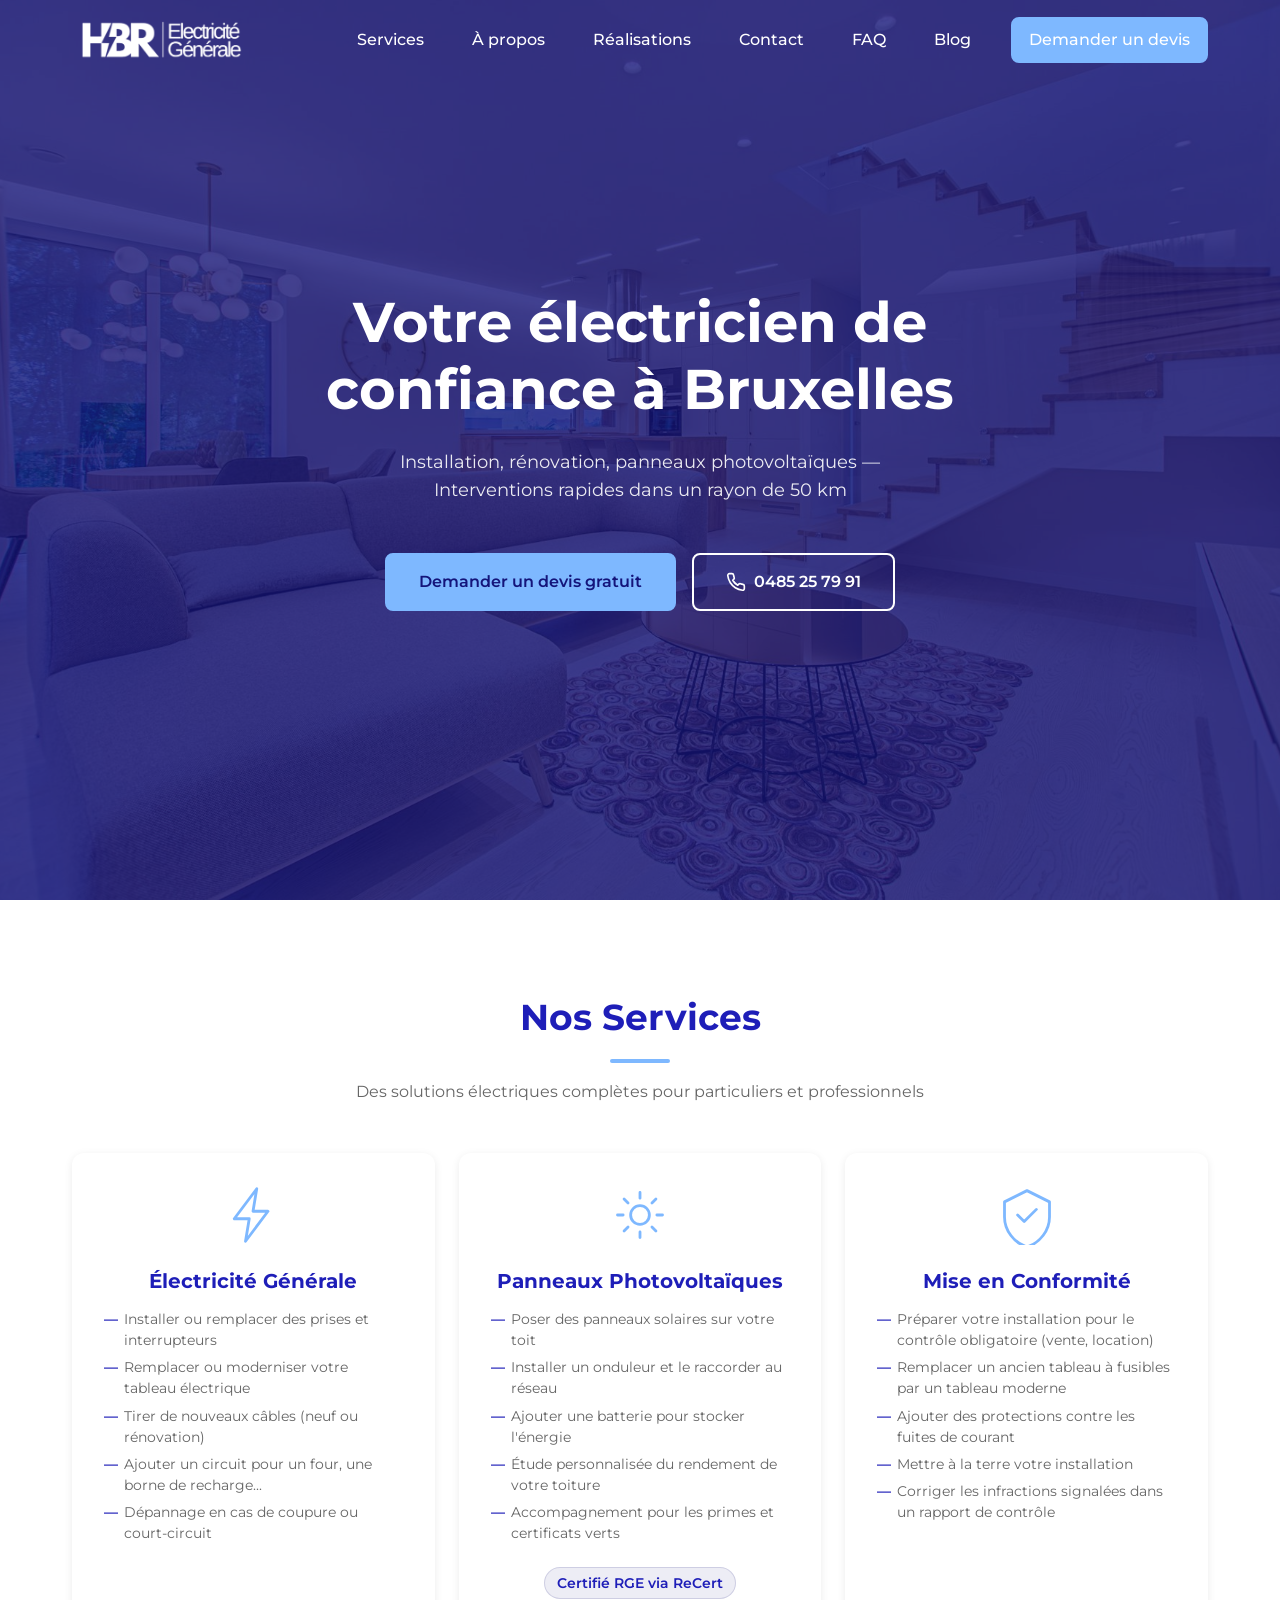
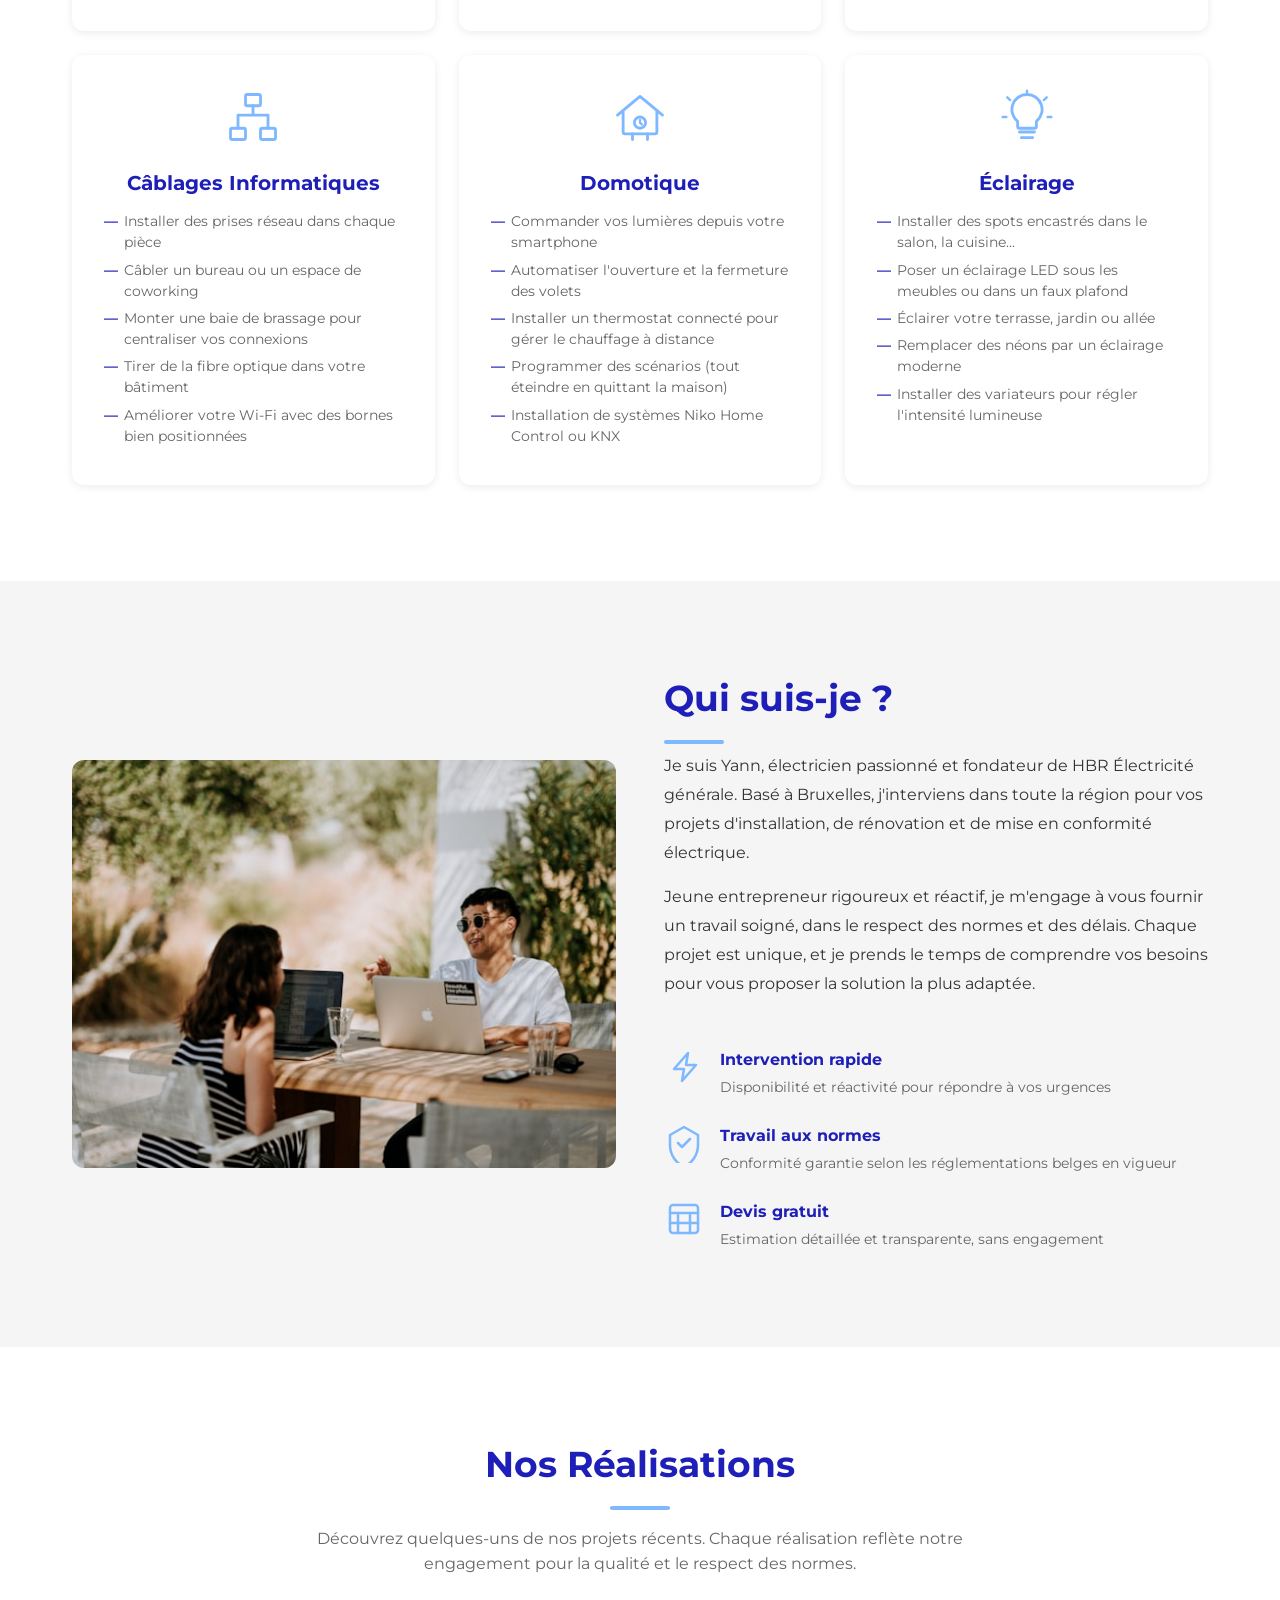
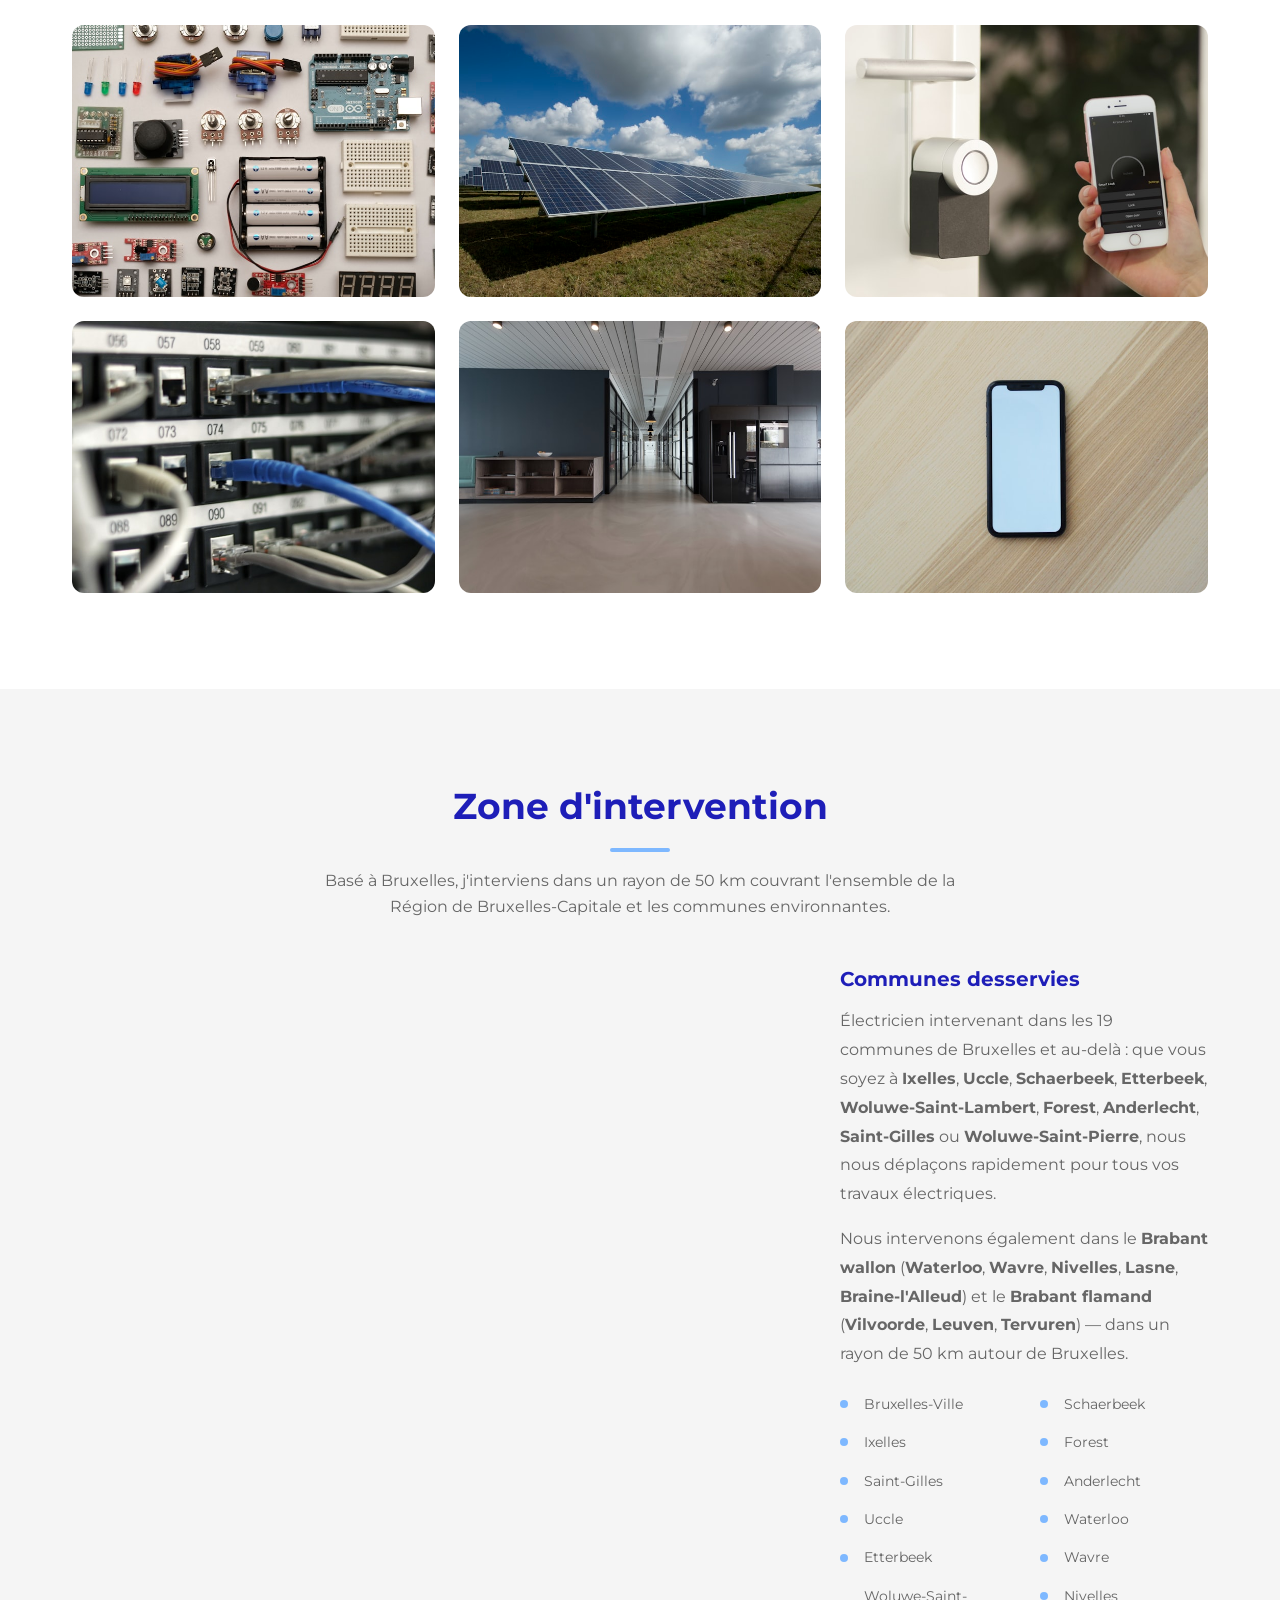
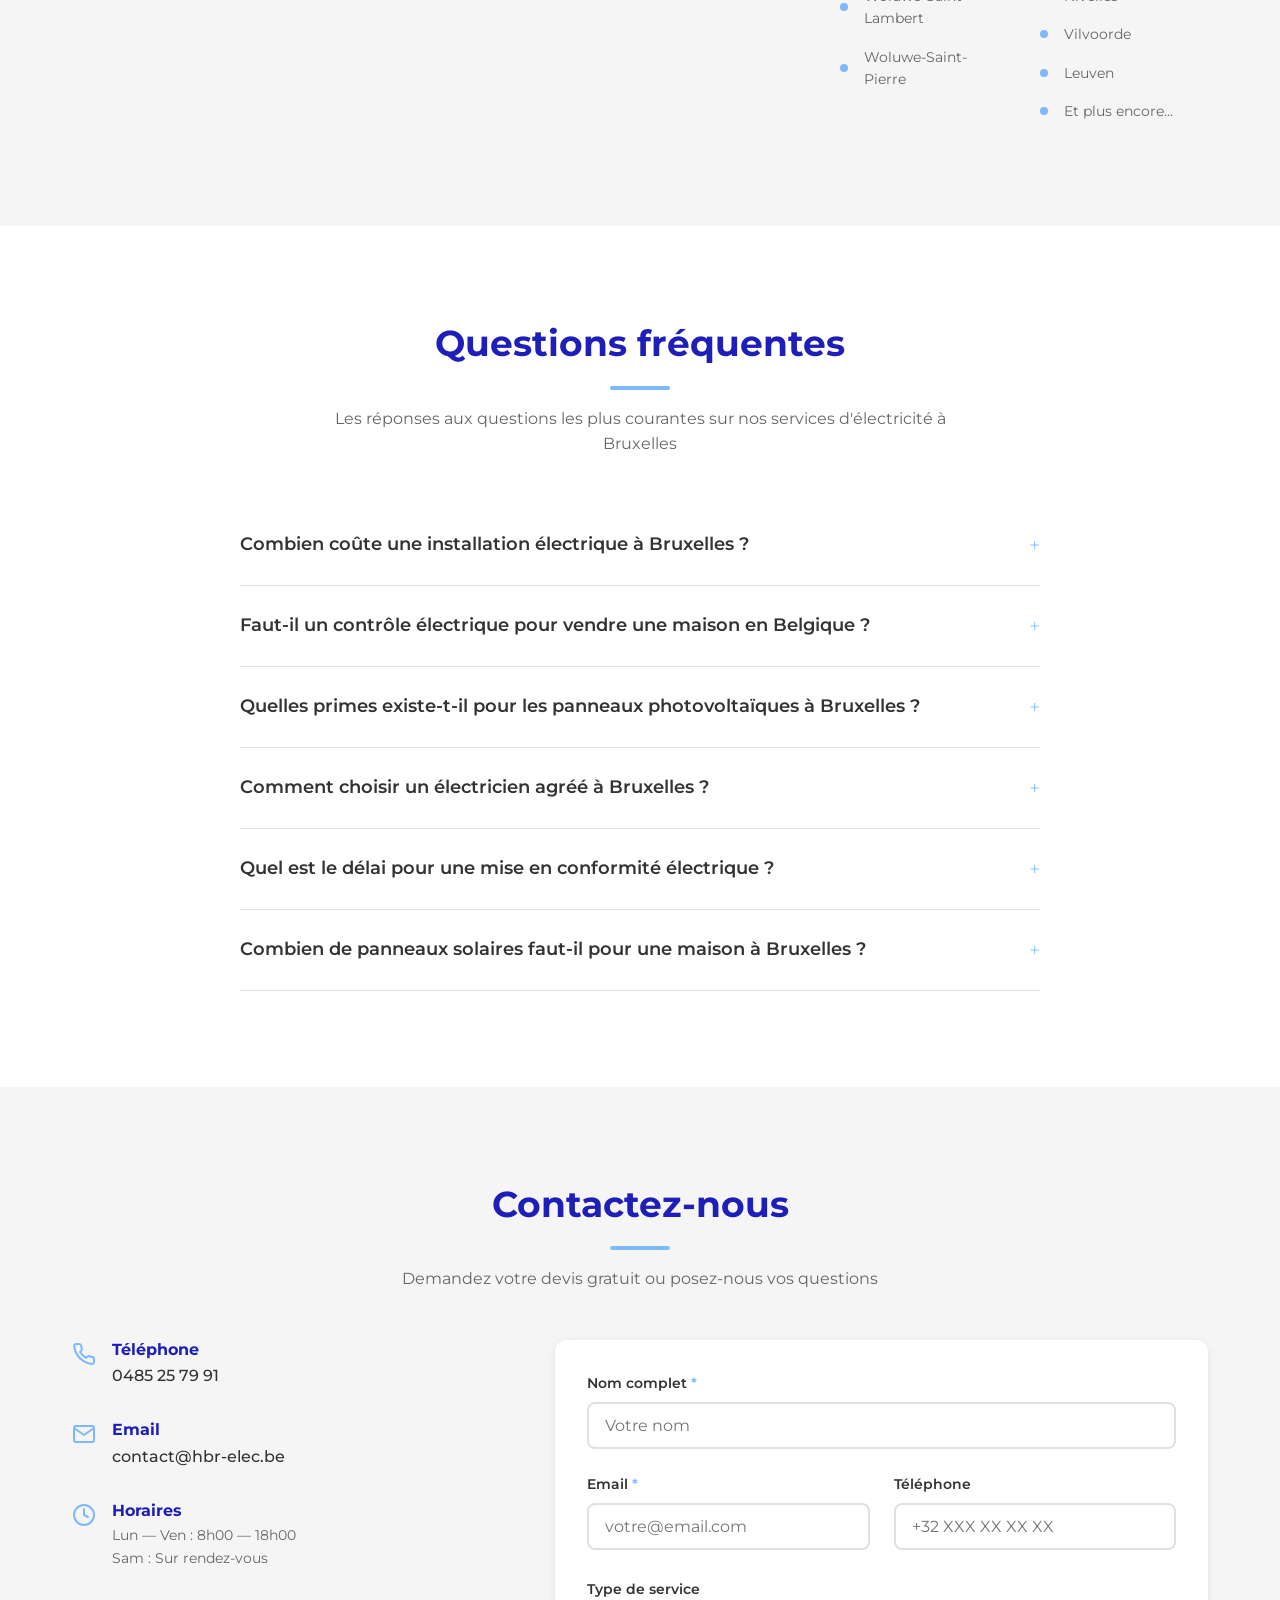
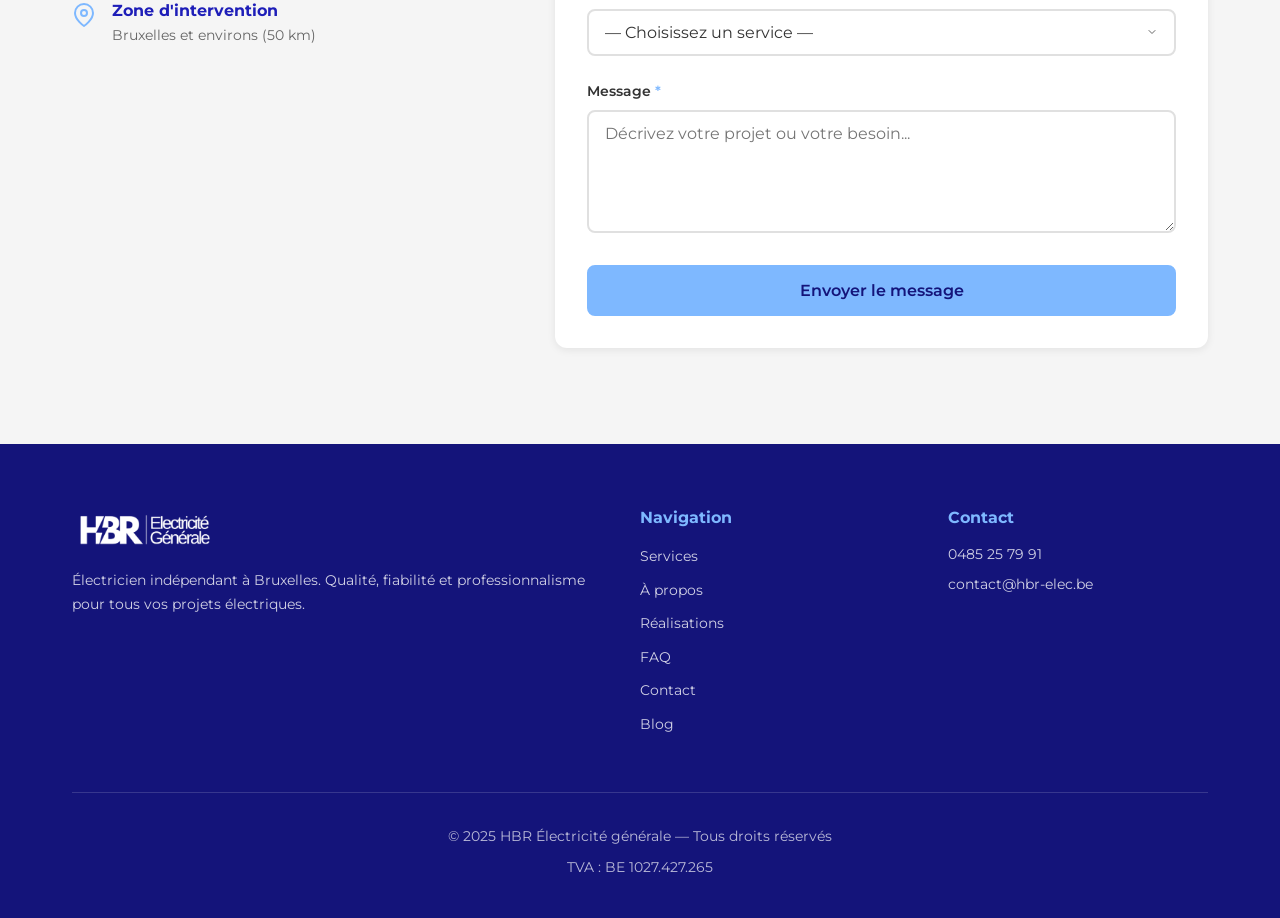
==== commit b22d9a8f: "Update site: optimize images, add blog section, improve SEO - Optimize hero and logo images for fast" ====
--- a/index.html
+++ b/index.html
@@ -3,11 +3,16 @@
 <head>
     <meta charset="UTF-8">
     <meta name="viewport" content="width=device-width, initial-scale=1.0">
-    <title>HBR Électricité générale — Électricien à Bruxelles | Installation, Photovoltaïque, Domotique</title>
-    <meta name="description" content="HBR Électricité générale, votre électricien à Bruxelles. Installation électrique, panneaux photovoltaïques, mise en conformité, câblages informatiques et domotique. Devis gratuit.">
-    <meta name="keywords" content="électricien Bruxelles, installation électrique, panneaux photovoltaïques, mise en conformité, domotique, câblage informatique, HBR">
+    <title>Électricien à Bruxelles | HBR Électricité générale — Devis Gratuit</title>
+    <meta name="description" content="Électricien agréé à Bruxelles et environs (50 km). Installation électrique, panneaux photovoltaïques, mise en conformité RGIE, câblage informatique et domotique. Devis gratuit sous 24h. Appelez le 0485 25 79 91.">
+    <meta name="keywords" content="électricien Bruxelles, installation électrique, panneaux photovoltaïques, mise en conformité RGIE, domotique, câblage informatique, électricien agréé Belgique, HBR Électricité">
     <meta name="author" content="HBR Électricité générale">
     <meta name="robots" content="index, follow">
+
+    <!-- Canonical & Hreflang -->
+    <link rel="canonical" href="https://www.hbr-elec.be/">
+    <link rel="alternate" hreflang="fr-BE" href="https://www.hbr-elec.be/">
+    <link rel="alternate" hreflang="x-default" href="https://www.hbr-elec.be/">
 
     <!-- Open Graph -->
     <meta property="og:title" content="HBR Électricité générale — Électricien à Bruxelles">
@@ -23,6 +28,9 @@
     <!-- À REMPLIR : Générer un favicon à partir du logo -->
     <link rel="icon" type="image/png" href="images/favicon.png">
 
+    <!-- Preload hero image (LCP) -->
+    <link rel="preload" as="image" href="images/hero-bg.jpg">
+
     <!-- Google Fonts - Montserrat -->
     <link rel="preconnect" href="https://fonts.googleapis.com">
     <link rel="preconnect" href="https://fonts.gstatic.com" crossorigin>
@@ -39,7 +47,7 @@
         "name": "HBR Électricité générale",
         "description": "Électricien indépendant à Bruxelles. Installation électrique, panneaux photovoltaïques, mise en conformité, câblages informatiques et domotique.",
         "url": "https://www.hbr-elec.be/",
-        "telephone": "+32XXXXXXXXX",
+        "telephone": "+32485257991",
         "email": "contact@hbr-elec.be",
         "founder": {
             "@type": "Person",
@@ -76,7 +84,121 @@
         ],
         "priceRange": "$$",
         "image": "https://www.hbr-elec.be/images/logo-hbr.png",
-        "sameAs": []
+        "hasOfferCatalog": {
+            "@type": "OfferCatalog",
+            "name": "Services électricité",
+            "itemListElement": [
+                {
+                    "@type": "Offer",
+                    "itemOffered": {
+                        "@type": "Service",
+                        "name": "Installation électrique",
+                        "description": "Installation et rénovation électrique complète pour particuliers et professionnels à Bruxelles."
+                    }
+                },
+                {
+                    "@type": "Offer",
+                    "itemOffered": {
+                        "@type": "Service",
+                        "name": "Panneaux photovoltaïques",
+                        "description": "Installation de panneaux solaires avec étude personnalisée, primes et certificats verts à Bruxelles."
+                    }
+                },
+                {
+                    "@type": "Offer",
+                    "itemOffered": {
+                        "@type": "Service",
+                        "name": "Mise en conformité RGIE",
+                        "description": "Diagnostic et mise aux normes de votre installation électrique selon le RGIE belge."
+                    }
+                },
+                {
+                    "@type": "Offer",
+                    "itemOffered": {
+                        "@type": "Service",
+                        "name": "Câblage informatique",
+                        "description": "Installation de réseaux informatiques structurés RJ45, baies de brassage et fibre optique."
+                    }
+                },
+                {
+                    "@type": "Offer",
+                    "itemOffered": {
+                        "@type": "Service",
+                        "name": "Domotique",
+                        "description": "Automatisation de l'habitat : éclairage intelligent, volets motorisés, gestion à distance."
+                    }
+                },
+                {
+                    "@type": "Offer",
+                    "itemOffered": {
+                        "@type": "Service",
+                        "name": "Éclairage",
+                        "description": "Installation d'éclairage intérieur et extérieur : spots encastrés, LED, éclairage de jardin, variateurs."
+                    }
+                }
+            ]
+        },
+        "vatID": "BE1027427265",
+        "paymentAccepted": "Cash, Bank Transfer",
+        "currenciesAccepted": "EUR"
+    }
+    </script>
+
+    <!-- Schema.org FAQ -->
+    <script type="application/ld+json">
+    {
+        "@context": "https://schema.org",
+        "@type": "FAQPage",
+        "mainEntity": [
+            {
+                "@type": "Question",
+                "name": "Combien coûte une installation électrique à Bruxelles ?",
+                "acceptedAnswer": {
+                    "@type": "Answer",
+                    "text": "Le coût d'une installation électrique à Bruxelles dépend de plusieurs facteurs : la surface du logement, le nombre de points lumineux et de prises, ainsi que le type de tableau électrique souhaité. Pour un appartement de 80 m², comptez généralement entre 5 000 et 12 000 euros pour une installation complète aux normes RGIE. Nous réalisons un devis détaillé et gratuit après visite de votre bien."
+                }
+            },
+            {
+                "@type": "Question",
+                "name": "Faut-il un contrôle électrique pour vendre une maison en Belgique ?",
+                "acceptedAnswer": {
+                    "@type": "Answer",
+                    "text": "Oui, en Belgique, un contrôle de conformité électrique est obligatoire lors de la vente d'un bien immobilier. Ce contrôle vérifie que l'installation respecte les normes du RGIE. Si des infractions sont constatées, le vendeur doit fournir le rapport à l'acheteur, qui dispose alors de 18 mois pour effectuer les mises en conformité."
+                }
+            },
+            {
+                "@type": "Question",
+                "name": "Quelles primes existe-t-il pour les panneaux photovoltaïques à Bruxelles ?",
+                "acceptedAnswer": {
+                    "@type": "Answer",
+                    "text": "À Bruxelles, l'installation de panneaux photovoltaïques permet de bénéficier des certificats verts, un mécanisme qui rémunère la production d'énergie renouvelable. La Région de Bruxelles-Capitale propose également des primes énergie pour encourager les installations solaires résidentielles."
+                }
+            },
+            {
+                "@type": "Question",
+                "name": "Comment choisir un électricien agréé à Bruxelles ?",
+                "acceptedAnswer": {
+                    "@type": "Answer",
+                    "text": "Vérifiez que l'électricien possède un accès à la profession délivré par le SPF Économie. Demandez un devis écrit et détaillé avant le début des travaux. Un bon électricien fournira une attestation de conformité et travaillera selon les normes RGIE en vigueur."
+                }
+            },
+            {
+                "@type": "Question",
+                "name": "Quel est le délai pour une mise en conformité électrique ?",
+                "acceptedAnswer": {
+                    "@type": "Answer",
+                    "text": "Pour des infractions mineures, comptez 1 à 2 jours d'intervention. Pour une mise en conformité complète d'une installation ancienne, les travaux peuvent prendre 3 à 5 jours ouvrables. Nous intervenons généralement dans un délai de 1 à 2 semaines après l'acceptation du devis."
+                }
+            },
+            {
+                "@type": "Question",
+                "name": "Combien de panneaux solaires faut-il pour une maison à Bruxelles ?",
+                "acceptedAnswer": {
+                    "@type": "Answer",
+                    "text": "En moyenne, un ménage bruxellois consomme environ 3 500 kWh par an. Pour couvrir cette consommation, il faut environ 10 à 12 panneaux de 400 Wc, soit une surface d'environ 18 à 22 m² de toiture orientée sud."
+                }
+            }
+        ]
     }
     </script>
 </head>
@@ -104,6 +226,8 @@
                 <li><a href="#about">À propos</a></li>
                 <li><a href="#portfolio">Réalisations</a></li>
                 <li><a href="#contact">Contact</a></li>
+                <li><a href="#faq">FAQ</a></li>
+                <li><a href="blog/">Blog</a></li>
                 <li><a href="#contact" class="btn btn--accent">Demander un devis</a></li>
             </ul>
         </nav>
@@ -119,10 +243,9 @@
             <p class="hero__subtitle">Installation, rénovation, panneaux photovoltaïques — Interventions rapides dans un rayon de 50 km</p>
             <div class="hero__cta">
                 <a href="#contact" class="btn btn--accent btn--lg">Demander un devis gratuit</a>
-                <!-- À REMPLIR : Numéro de téléphone -->
-                <a href="tel:+32XXXXXXXXX" class="btn btn--outline btn--lg">
+                <a href="tel:+32485257991" class="btn btn--outline btn--lg">
                     <svg width="20" height="20" viewBox="0 0 24 24" fill="none" stroke="currentColor" stroke-width="2" stroke-linecap="round" stroke-linejoin="round" aria-hidden="true"><path d="M22 16.92v3a2 2 0 0 1-2.18 2 19.79 19.79 0 0 1-8.63-3.07 19.5 19.5 0 0 1-6-6 19.79 19.79 0 0 1-3.07-8.67A2 2 0 0 1 4.11 2h3a2 2 0 0 1 2 1.72 12.84 12.84 0 0 0 .7 2.81 2 2 0 0 1-.45 2.11L8.09 9.91a16 16 0 0 0 6 6l1.27-1.27a2 2 0 0 1 2.11-.45 12.84 12.84 0 0 0 2.81.7A2 2 0 0 1 22 16.92z"/></svg>
-                    0XXX XX XX XX
+                    0485 25 79 91
                 </a>
             </div>
         </div>
@@ -146,7 +269,13 @@
                             </svg>
                         </div>
                         <h3 class="service-card__title">Électricité Générale</h3>
-                        <p class="service-card__desc">Installation, rénovation et dépannage électrique pour particuliers et professionnels. Tableaux électriques, prises, éclairage, câblage complet.</p>
+                        <ul class="service-card__list">
+                            <li>Installer ou remplacer des prises et interrupteurs</li>
+                            <li>Remplacer ou moderniser votre tableau électrique</li>
+                            <li>Tirer de nouveaux câbles (neuf ou rénovation)</li>
+                            <li>Ajouter un circuit pour un four, une borne de recharge...</li>
+                            <li>Dépannage en cas de coupure ou court-circuit</li>
+                        </ul>
                     </article>
 
                     <!-- Service 2 : Panneaux Photovoltaïques -->
@@ -158,7 +287,13 @@
                             </svg>
                         </div>
                         <h3 class="service-card__title">Panneaux Photovoltaïques</h3>
-                        <p class="service-card__desc">Installation de panneaux solaires pour réduire votre facture énergétique. Étude personnalisée, installation certifiée et suivi.</p>
+                        <ul class="service-card__list">
+                            <li>Poser des panneaux solaires sur votre toit</li>
+                            <li>Installer un onduleur et le raccorder au réseau</li>
+                            <li>Ajouter une batterie pour stocker l'énergie</li>
+                            <li>Étude personnalisée du rendement de votre toiture</li>
+                            <li>Accompagnement pour les primes et certificats verts</li>
+                        </ul>
                         <!-- À REMPLIR : Numéro de certification RGE -->
                         <span class="service-card__badge">Certifié RGE via ReCert</span>
                     </article>
@@ -172,7 +307,13 @@
                             </svg>
                         </div>
                         <h3 class="service-card__title">Mise en Conformité</h3>
-                        <p class="service-card__desc">Diagnostic et mise aux normes de votre installation électrique. Rapports de conformité pour la vente ou la location de votre bien.</p>
+                        <ul class="service-card__list">
+                            <li>Préparer votre installation pour le contrôle obligatoire (vente, location)</li>
+                            <li>Remplacer un ancien tableau à fusibles par un tableau moderne</li>
+                            <li>Ajouter des protections contre les fuites de courant</li>
+                            <li>Mettre à la terre votre installation</li>
+                            <li>Corriger les infractions signalées dans un rapport de contrôle</li>
+                        </ul>
                     </article>
 
                     <!-- Service 4 : Câblages Informatiques -->
@@ -186,7 +327,13 @@
                             </svg>
                         </div>
                         <h3 class="service-card__title">Câblages Informatiques</h3>
-                        <p class="service-card__desc">Installation de réseaux informatiques structurés. Câblage RJ45, baies de brassage, fibre optique pour bureaux et habitations.</p>
+                        <ul class="service-card__list">
+                            <li>Installer des prises réseau dans chaque pièce</li>
+                            <li>Câbler un bureau ou un espace de coworking</li>
+                            <li>Monter une baie de brassage pour centraliser vos connexions</li>
+                            <li>Tirer de la fibre optique dans votre bâtiment</li>
+                            <li>Améliorer votre Wi-Fi avec des bornes bien positionnées</li>
+                        </ul>
                     </article>
 
                     <!-- Service 5 : Domotique -->
@@ -201,7 +348,32 @@
                             </svg>
                         </div>
                         <h3 class="service-card__title">Domotique</h3>
-                        <p class="service-card__desc">Automatisation de votre habitat. Éclairage intelligent, volets motorisés, gestion à distance de vos équipements électriques.</p>
+                        <ul class="service-card__list">
+                            <li>Commander vos lumières depuis votre smartphone</li>
+                            <li>Automatiser l'ouverture et la fermeture des volets</li>
+                            <li>Installer un thermostat connecté pour gérer le chauffage à distance</li>
+                            <li>Programmer des scénarios (tout éteindre en quittant la maison)</li>
+                            <li>Installation de systèmes Niko Home Control ou KNX</li>
+                        </ul>
+                    </article>
+
+                    <!-- Service 6 : Éclairage -->
+                    <article class="service-card" data-animate="fade-up">
+                        <div class="service-card__icon" aria-hidden="true">
+                            <svg viewBox="0 0 64 64" fill="none" xmlns="http://www.w3.org/2000/svg">
+                                <path d="M32 8a16 16 0 0 1 10 28.56V42a2 2 0 0 1-2 2H24a2 2 0 0 1-2-2v-5.44A16 16 0 0 1 32 8z" stroke="currentColor" stroke-width="3" stroke-linecap="round" stroke-linejoin="round"/>
+                                <path d="M24 48h16M26 54h12" stroke="currentColor" stroke-width="3" stroke-linecap="round"/>
+                                <path d="M32 8V4M50 14l3-3M54 32h4M14 14l-3-3M10 32H6" stroke="currentColor" stroke-width="2.5" stroke-linecap="round"/>
+                            </svg>
+                        </div>
+                        <h3 class="service-card__title">Éclairage</h3>
+                        <ul class="service-card__list">
+                            <li>Installer des spots encastrés dans le salon, la cuisine...</li>
+                            <li>Poser un éclairage LED sous les meubles ou dans un faux plafond</li>
+                            <li>Éclairer votre terrasse, jardin ou allée</li>
+                            <li>Remplacer des néons par un éclairage moderne</li>
+                            <li>Installer des variateurs pour régler l'intensité lumineuse</li>
+                        </ul>
                     </article>
                 </div>
             </div>
@@ -350,6 +522,8 @@
                     </div>
                     <div class="zone__info" data-animate="fade-up">
                         <h3>Communes desservies</h3>
+                        <p class="zone__text">Électricien intervenant dans les 19 communes de Bruxelles et au-delà : que vous soyez à <strong>Ixelles</strong>, <strong>Uccle</strong>, <strong>Schaerbeek</strong>, <strong>Etterbeek</strong>, <strong>Woluwe-Saint-Lambert</strong>, <strong>Forest</strong>, <strong>Anderlecht</strong>, <strong>Saint-Gilles</strong> ou <strong>Woluwe-Saint-Pierre</strong>, nous nous déplaçons rapidement pour tous vos travaux électriques.</p>
+                        <p class="zone__text">Nous intervenons également dans le <strong>Brabant wallon</strong> (<strong>Waterloo</strong>, <strong>Wavre</strong>, <strong>Nivelles</strong>, <strong>Lasne</strong>, <strong>Braine-l'Alleud</strong>) et le <strong>Brabant flamand</strong> (<strong>Vilvoorde</strong>, <strong>Leuven</strong>, <strong>Tervuren</strong>) — dans un rayon de 50 km autour de Bruxelles.</p>
                         <ul class="zone__list">
                             <li>Bruxelles-Ville</li>
                             <li>Ixelles</li>
@@ -374,60 +548,55 @@
         </section>
 
         <!-- ========================================
-             AVIS CLIENTS
+             QUESTIONS FRÉQUENTES (FAQ)
              ======================================== -->
-        <section id="testimonials" class="testimonials section">
+        <section id="faq" class="faq section">
             <div class="container">
-                <h2 class="section__title">Ce que disent nos clients</h2>
-                <p class="section__subtitle">La satisfaction de nos clients est notre meilleure référence</p>
-
-                <div class="testimonials__grid">
-                    <!-- À REMPLIR : Remplacer par de vrais avis clients -->
-
-                    <blockquote class="testimonial-card" data-animate="fade-up">
-                        <div class="testimonial-card__stars" aria-label="5 étoiles sur 5">
-                            <svg width="20" height="20" viewBox="0 0 24 24" fill="currentColor"><path d="M12 2l3.09 6.26L22 9.27l-5 4.87 1.18 6.88L12 17.77l-6.18 3.25L7 14.14 2 9.27l6.91-1.01L12 2z"/></svg>
-                            <svg width="20" height="20" viewBox="0 0 24 24" fill="currentColor"><path d="M12 2l3.09 6.26L22 9.27l-5 4.87 1.18 6.88L12 17.77l-6.18 3.25L7 14.14 2 9.27l6.91-1.01L12 2z"/></svg>
-                            <svg width="20" height="20" viewBox="0 0 24 24" fill="currentColor"><path d="M12 2l3.09 6.26L22 9.27l-5 4.87 1.18 6.88L12 17.77l-6.18 3.25L7 14.14 2 9.27l6.91-1.01L12 2z"/></svg>
-                            <svg width="20" height="20" viewBox="0 0 24 24" fill="currentColor"><path d="M12 2l3.09 6.26L22 9.27l-5 4.87 1.18 6.88L12 17.77l-6.18 3.25L7 14.14 2 9.27l6.91-1.01L12 2z"/></svg>
-                            <svg width="20" height="20" viewBox="0 0 24 24" fill="currentColor"><path d="M12 2l3.09 6.26L22 9.27l-5 4.87 1.18 6.88L12 17.77l-6.18 3.25L7 14.14 2 9.27l6.91-1.01L12 2z"/></svg>
-                        </div>
-                        <p class="testimonial-card__text">"Yann est intervenu rapidement pour la mise en conformité de mon appartement. Travail propre et professionnel. Je recommande !"</p>
-                        <footer class="testimonial-card__author">
-                            <cite>Sophie B.</cite>
-                            <span>Ixelles</span>
-                        </footer>
-                    </blockquote>
-
-                    <blockquote class="testimonial-card" data-animate="fade-up">
-                        <div class="testimonial-card__stars" aria-label="5 étoiles sur 5">
-                            <svg width="20" height="20" viewBox="0 0 24 24" fill="currentColor"><path d="M12 2l3.09 6.26L22 9.27l-5 4.87 1.18 6.88L12 17.77l-6.18 3.25L7 14.14 2 9.27l6.91-1.01L12 2z"/></svg>
-                            <svg width="20" height="20" viewBox="0 0 24 24" fill="currentColor"><path d="M12 2l3.09 6.26L22 9.27l-5 4.87 1.18 6.88L12 17.77l-6.18 3.25L7 14.14 2 9.27l6.91-1.01L12 2z"/></svg>
-                            <svg width="20" height="20" viewBox="0 0 24 24" fill="currentColor"><path d="M12 2l3.09 6.26L22 9.27l-5 4.87 1.18 6.88L12 17.77l-6.18 3.25L7 14.14 2 9.27l6.91-1.01L12 2z"/></svg>
-                            <svg width="20" height="20" viewBox="0 0 24 24" fill="currentColor"><path d="M12 2l3.09 6.26L22 9.27l-5 4.87 1.18 6.88L12 17.77l-6.18 3.25L7 14.14 2 9.27l6.91-1.01L12 2z"/></svg>
-                            <svg width="20" height="20" viewBox="0 0 24 24" fill="currentColor"><path d="M12 2l3.09 6.26L22 9.27l-5 4.87 1.18 6.88L12 17.77l-6.18 3.25L7 14.14 2 9.27l6.91-1.01L12 2z"/></svg>
-                        </div>
-                        <p class="testimonial-card__text">"Excellent travail pour l'installation de nos panneaux photovoltaïques. Yann a pris le temps de tout nous expliquer. Très professionnel."</p>
-                        <footer class="testimonial-card__author">
-                            <cite>Marc D.</cite>
-                            <span>Waterloo</span>
-                        </footer>
-                    </blockquote>
-
-                    <blockquote class="testimonial-card" data-animate="fade-up">
-                        <div class="testimonial-card__stars" aria-label="5 étoiles sur 5">
-                            <svg width="20" height="20" viewBox="0 0 24 24" fill="currentColor"><path d="M12 2l3.09 6.26L22 9.27l-5 4.87 1.18 6.88L12 17.77l-6.18 3.25L7 14.14 2 9.27l6.91-1.01L12 2z"/></svg>
-                            <svg width="20" height="20" viewBox="0 0 24 24" fill="currentColor"><path d="M12 2l3.09 6.26L22 9.27l-5 4.87 1.18 6.88L12 17.77l-6.18 3.25L7 14.14 2 9.27l6.91-1.01L12 2z"/></svg>
-                            <svg width="20" height="20" viewBox="0 0 24 24" fill="currentColor"><path d="M12 2l3.09 6.26L22 9.27l-5 4.87 1.18 6.88L12 17.77l-6.18 3.25L7 14.14 2 9.27l6.91-1.01L12 2z"/></svg>
-                            <svg width="20" height="20" viewBox="0 0 24 24" fill="currentColor"><path d="M12 2l3.09 6.26L22 9.27l-5 4.87 1.18 6.88L12 17.77l-6.18 3.25L7 14.14 2 9.27l6.91-1.01L12 2z"/></svg>
-                            <svg width="20" height="20" viewBox="0 0 24 24" fill="currentColor"><path d="M12 2l3.09 6.26L22 9.27l-5 4.87 1.18 6.88L12 17.77l-6.18 3.25L7 14.14 2 9.27l6.91-1.01L12 2z"/></svg>
-                        </div>
-                        <p class="testimonial-card__text">"Très réactif et à l'écoute. Le câblage informatique de notre bureau a été réalisé avec soin. Un vrai professionnel !"</p>
-                        <footer class="testimonial-card__author">
-                            <cite>Laurent P.</cite>
-                            <span>Etterbeek</span>
-                        </footer>
-                    </blockquote>
+                <h2 class="section__title">Questions fréquentes</h2>
+                <p class="section__subtitle">Les réponses aux questions les plus courantes sur nos services d'électricité à Bruxelles</p>
+
+                <div class="faq__list">
+                    <details class="faq__item" data-animate="fade-up">
+                        <summary class="faq__question">Combien coûte une installation électrique à Bruxelles ?</summary>
+                        <div class="faq__answer">
+                            <p>Le coût d'une installation électrique à Bruxelles dépend de plusieurs facteurs : la surface du logement, le nombre de points lumineux et de prises, ainsi que le type de tableau électrique souhaité. Pour un appartement de 80 m², comptez généralement entre 5 000 et 12 000 euros pour une installation complète aux normes RGIE. Nous réalisons un devis détaillé et gratuit après visite de votre bien, afin de vous proposer la solution la plus adaptée à votre budget et à vos besoins.</p>
+                        </div>
+                    </details>
+
+                    <details class="faq__item" data-animate="fade-up">
+                        <summary class="faq__question">Faut-il un contrôle électrique pour vendre une maison en Belgique ?</summary>
+                        <div class="faq__answer">
+                            <p>Oui, en Belgique, un contrôle de conformité électrique est obligatoire lors de la vente d'un bien immobilier. Ce contrôle, réalisé par un organisme agréé, vérifie que l'installation respecte les normes du RGIE (Règlement Général sur les Installations Électriques). Si des infractions sont constatées, le vendeur doit fournir le rapport à l'acheteur, qui dispose alors de 18 mois pour effectuer les mises en conformité. HBR Électricité vous accompagne dans la préparation de ce contrôle et réalise les travaux de mise aux normes nécessaires.</p>
+                        </div>
+                    </details>
+
+                    <details class="faq__item" data-animate="fade-up">
+                        <summary class="faq__question">Quelles primes existe-t-il pour les panneaux photovoltaïques à Bruxelles ?</summary>
+                        <div class="faq__answer">
+                            <p>À Bruxelles, l'installation de panneaux photovoltaïques permet de bénéficier des certificats verts, un mécanisme qui rémunère la production d'énergie renouvelable. En fonction de la puissance installée, vous pouvez recevoir des certificats verts pendant 10 ans, revendables sur le marché. De plus, la Région de Bruxelles-Capitale propose des primes énergie pour encourager les installations solaires résidentielles. Nous nous occupons de toutes les démarches administratives liées aux primes et certificats verts pour votre projet photovoltaïque.</p>
+                        </div>
+                    </details>
+
+                    <details class="faq__item" data-animate="fade-up">
+                        <summary class="faq__question">Comment choisir un électricien agréé à Bruxelles ?</summary>
+                        <div class="faq__answer">
+                            <p>Pour choisir un électricien fiable à Bruxelles, vérifiez d'abord qu'il possède un accès à la profession d'installateur électricien délivré par le SPF Économie. Demandez systématiquement un devis écrit et détaillé avant le début des travaux. Un bon électricien vous fournira une attestation de conformité après l'intervention et travaillera selon les normes RGIE en vigueur. Chez HBR Électricité générale, nous sommes enregistrés à la Banque-Carrefour des Entreprises et travaillons dans le strict respect de la réglementation belge.</p>
+                        </div>
+                    </details>
+
+                    <details class="faq__item" data-animate="fade-up">
+                        <summary class="faq__question">Quel est le délai pour une mise en conformité électrique ?</summary>
+                        <div class="faq__answer">
+                            <p>Le délai dépend de l'ampleur des travaux à réaliser. Pour des infractions mineures (ajout de différentiels, remplacement de prises non conformes), comptez 1 à 2 jours d'intervention. Pour une mise en conformité complète d'une installation ancienne, les travaux peuvent prendre 3 à 5 jours ouvrables. Nous intervenons généralement dans un délai de 1 à 2 semaines après l'acceptation du devis, avec possibilité d'intervention rapide en cas d'urgence.</p>
+                        </div>
+                    </details>
+
+                    <details class="faq__item" data-animate="fade-up">
+                        <summary class="faq__question">Combien de panneaux solaires faut-il pour une maison à Bruxelles ?</summary>
+                        <div class="faq__answer">
+                            <p>Le nombre de panneaux solaires dépend de votre consommation électrique annuelle et de la surface disponible sur votre toiture. En moyenne, un ménage bruxellois consomme environ 3 500 kWh par an. Pour couvrir cette consommation, il faut environ 10 à 12 panneaux de 400 Wc, soit une surface d'environ 18 à 22 m² de toiture orientée sud. Nous réalisons une étude personnalisée gratuite tenant compte de l'orientation de votre toit, de l'ensoleillement et de vos habitudes de consommation pour dimensionner au mieux votre installation.</p>
+                        </div>
+                    </details>
                 </div>
             </div>
         </section>
@@ -451,8 +620,7 @@
                             </div>
                             <div>
                                 <h3>Téléphone</h3>
-                                <!-- À REMPLIR : Numéro de téléphone -->
-                                <a href="tel:+32XXXXXXXXX">0XXX XX XX XX</a>
+                                <a href="tel:+32485257991">0485 25 79 91</a>
                             </div>
                         </div>
 
@@ -534,6 +702,7 @@
                                     <option value="conformite">Mise en Conformité</option>
                                     <option value="cablage">Câblages Informatiques</option>
                                     <option value="domotique">Domotique</option>
+                                    <option value="eclairage">Éclairage</option>
                                     <option value="autre">Autre</option>
                                 </select>
                             </div>
@@ -577,36 +746,24 @@
                         <li><a href="#services">Services</a></li>
                         <li><a href="#about">À propos</a></li>
                         <li><a href="#portfolio">Réalisations</a></li>
+                        <li><a href="#faq">FAQ</a></li>
                         <li><a href="#contact">Contact</a></li>
+                        <li><a href="blog/">Blog</a></li>
                     </ul>
                 </div>
 
                 <div class="footer__contact">
                     <h4>Contact</h4>
-                    <!-- À REMPLIR : Numéro de téléphone et email -->
-                    <p><a href="tel:+32XXXXXXXXX">0XXX XX XX XX</a></p>
+                    <p><a href="tel:+32485257991">0485 25 79 91</a></p>
                     <p><a href="mailto:contact@hbr-elec.be">contact@hbr-elec.be</a></p>
 
-                    <!-- Réseaux sociaux -->
-                    <!-- À REMPLIR : Liens vers les réseaux sociaux -->
-                    <div class="footer__social">
-                        <a href="#" aria-label="Facebook" target="_blank" rel="noopener noreferrer">
-                            <svg width="20" height="20" viewBox="0 0 24 24" fill="currentColor"><path d="M18 2h-3a5 5 0 00-5 5v3H7v4h3v8h4v-8h3l1-4h-4V7a1 1 0 011-1h3z"/></svg>
-                        </a>
-                        <a href="#" aria-label="Instagram" target="_blank" rel="noopener noreferrer">
-                            <svg width="20" height="20" viewBox="0 0 24 24" fill="none" stroke="currentColor" stroke-width="2" stroke-linecap="round" stroke-linejoin="round"><rect x="2" y="2" width="20" height="20" rx="5" ry="5"/><path d="M16 11.37A4 4 0 1112.63 8 4 4 0 0116 11.37z"/><line x1="17.5" y1="6.5" x2="17.51" y2="6.5"/></svg>
-                        </a>
-                        <a href="#" aria-label="LinkedIn" target="_blank" rel="noopener noreferrer">
-                            <svg width="20" height="20" viewBox="0 0 24 24" fill="currentColor"><path d="M16 8a6 6 0 016 6v7h-4v-7a2 2 0 00-2-2 2 2 0 00-2 2v7h-4v-7a6 6 0 016-6zM2 9h4v12H2zM4 6a2 2 0 100-4 2 2 0 000 4z"/></svg>
-                        </a>
-                    </div>
+                    <!-- Réseaux sociaux : à ajouter quand les profils seront créés -->
                 </div>
             </div>
 
             <div class="footer__bottom">
                 <p>&copy; 2025 HBR Électricité générale — Tous droits réservés</p>
-                <!-- À REMPLIR : Numéro de TVA -->
-                <p>TVA : BE XXXX.XXX.XXX</p>
+                <p>TVA : BE 1027.427.265</p>
             </div>
         </div>
     </footer>
--- a/styles.css
+++ b/styles.css
@@ -522,6 +522,30 @@
     line-height: 1.7;
 }
 
+.service-card__list {
+    list-style: none;
+    padding: 0;
+    margin: 0;
+    text-align: left;
+}
+
+.service-card__list li {
+    position: relative;
+    padding-left: 1.25rem;
+    margin-bottom: 0.4rem;
+    color: var(--color-text-light);
+    font-size: var(--font-size-sm);
+    line-height: 1.5;
+}
+
+.service-card__list li::before {
+    content: "—";
+    position: absolute;
+    left: 0;
+    color: var(--color-primary);
+    font-weight: 600;
+}
+
 .service-card__badge {
     display: inline-block;
     margin-top: var(--spacing-sm);
@@ -669,6 +693,12 @@
     margin-bottom: var(--spacing-sm);
 }
 
+.zone__text {
+    color: var(--color-text-light);
+    line-height: 1.8;
+    margin-bottom: var(--spacing-sm);
+}
+
 .zone__list {
     columns: 2;
     column-gap: var(--spacing-lg);
@@ -696,51 +726,60 @@
 }
 
 /* ========================================
-   11. TÉMOIGNAGES
-   ======================================== */
-.testimonials__grid {
-    display: grid;
-    grid-template-columns: 1fr;
-    gap: var(--spacing-md);
-}
-
-.testimonial-card {
-    background: var(--color-white);
-    padding: var(--spacing-lg);
-    border-radius: var(--border-radius-lg);
-    box-shadow: var(--shadow-sm);
-    border-left: 4px solid var(--color-accent);
-}
-
-.testimonial-card__stars {
-    color: var(--color-accent);
-    display: flex;
-    gap: 2px;
-    margin-bottom: var(--spacing-sm);
-}
-
-.testimonial-card__text {
-    font-style: italic;
-    color: var(--color-text);
-    line-height: 1.7;
-    margin-bottom: var(--spacing-md);
-}
-
-.testimonial-card__author {
+   11. FAQ
+   ======================================== */
+.faq__list {
+    max-width: 800px;
+    margin: 0 auto;
+}
+
+.faq__item {
+    border-bottom: 1px solid var(--color-gray-medium);
+}
+
+.faq__question {
     display: flex;
     justify-content: space-between;
     align-items: center;
-}
-
-.testimonial-card__author cite {
+    padding: var(--spacing-md) 0;
+    font-size: var(--font-size-lg);
     font-weight: 600;
-    font-style: normal;
+    color: var(--color-text);
+    cursor: pointer;
+    list-style: none;
+    transition: color var(--transition-fast);
+}
+
+.faq__question::-webkit-details-marker {
+    display: none;
+}
+
+.faq__question::after {
+    content: '+';
+    font-size: var(--font-size-xl);
+    font-weight: 300;
+    color: var(--color-accent);
+    transition: transform var(--transition-fast);
+    flex-shrink: 0;
+    margin-left: var(--spacing-sm);
+}
+
+.faq__item[open] .faq__question::after {
+    content: '−';
+}
+
+.faq__question:hover {
     color: var(--color-primary);
 }
 
-.testimonial-card__author span {
-    font-size: var(--font-size-sm);
+.faq__answer {
+    padding: 0 0 var(--spacing-md) 0;
+}
+
+.faq__answer p {
     color: var(--color-text-light);
+    line-height: 1.8;
+    font-size: var(--font-size-base);
 }
 
 /* ========================================
@@ -1029,11 +1068,6 @@
         align-items: start;
     }
 
-    /* Testimonials */
-    .testimonials__grid {
-        grid-template-columns: repeat(2, 1fr);
-    }
-
     /* Contact */
     .contact__grid {
         grid-template-columns: 1fr 1.5fr;
@@ -1130,11 +1164,6 @@
         grid-template-columns: repeat(3, 1fr);
     }
 
-    /* Testimonials */
-    .testimonials__grid {
-        grid-template-columns: repeat(3, 1fr);
-    }
-
     /* Navbar spacing */
     .navbar__menu {
         gap: var(--spacing-sm);
